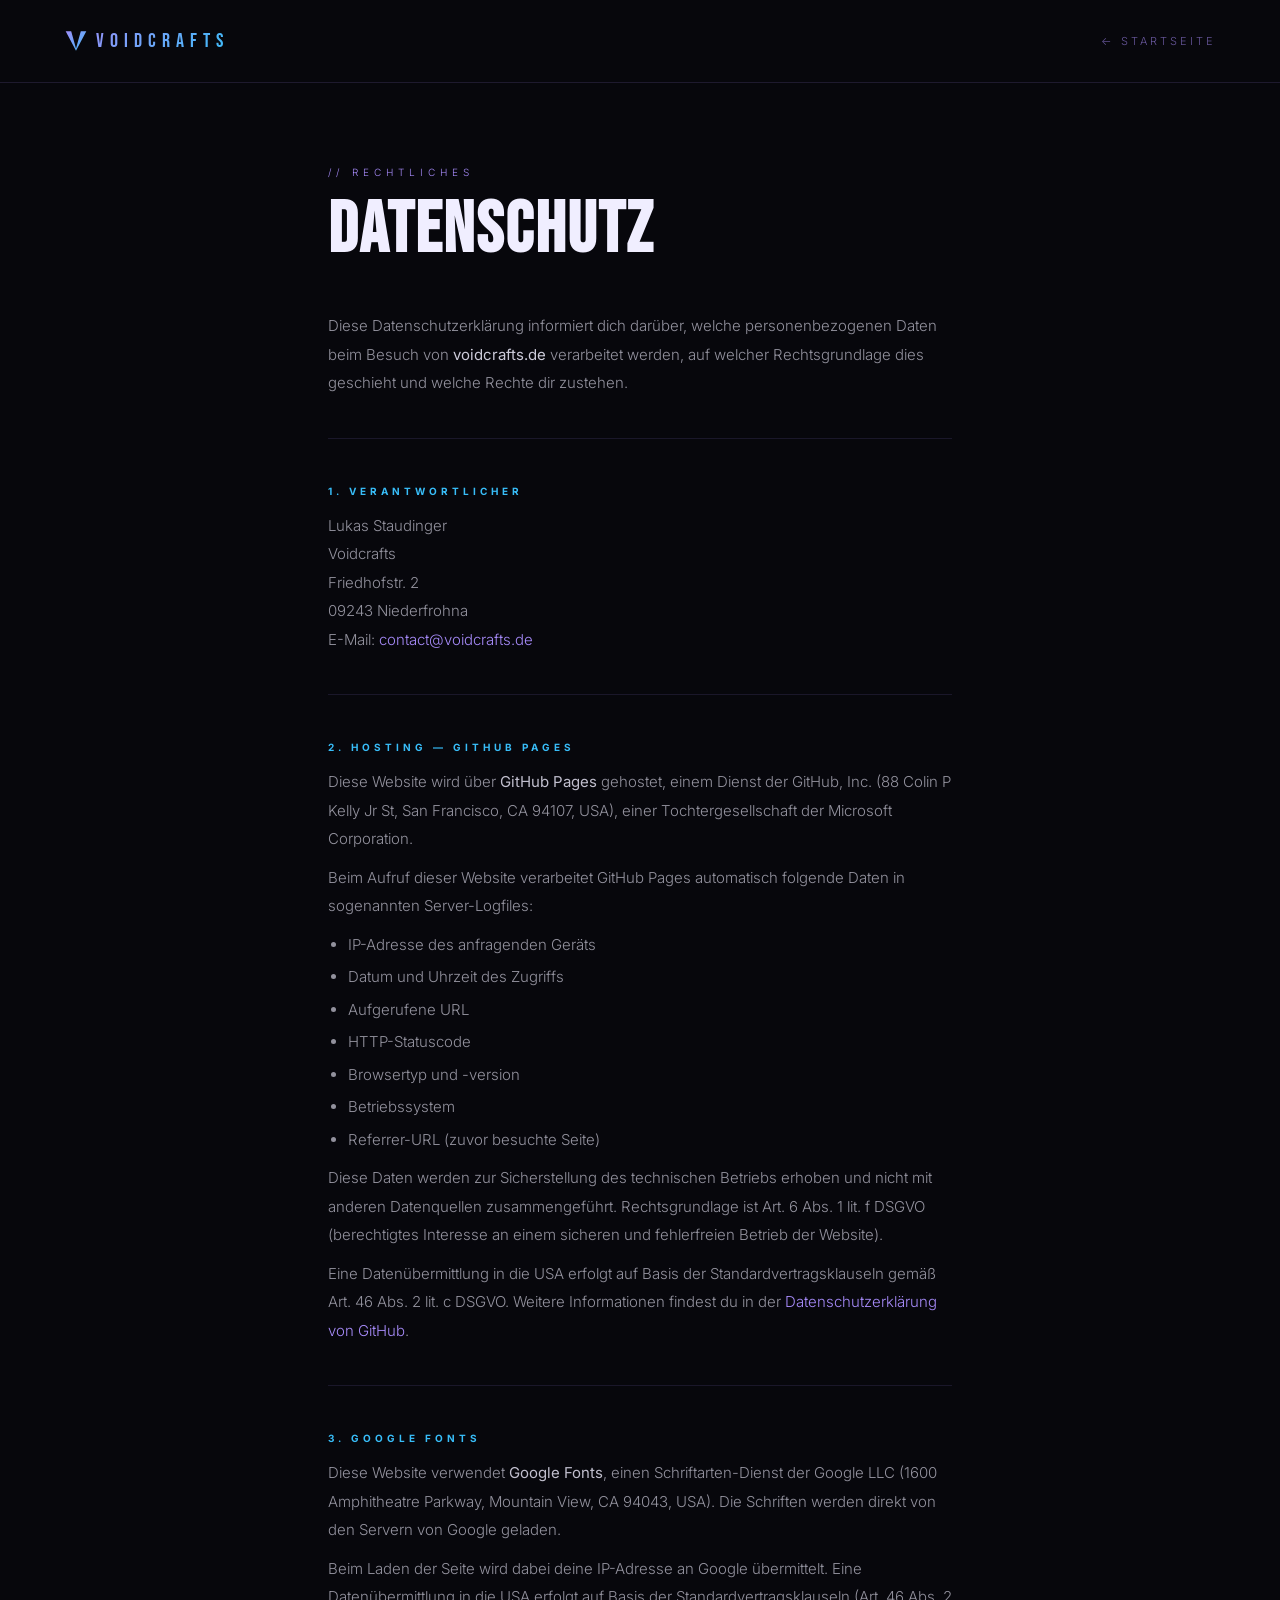
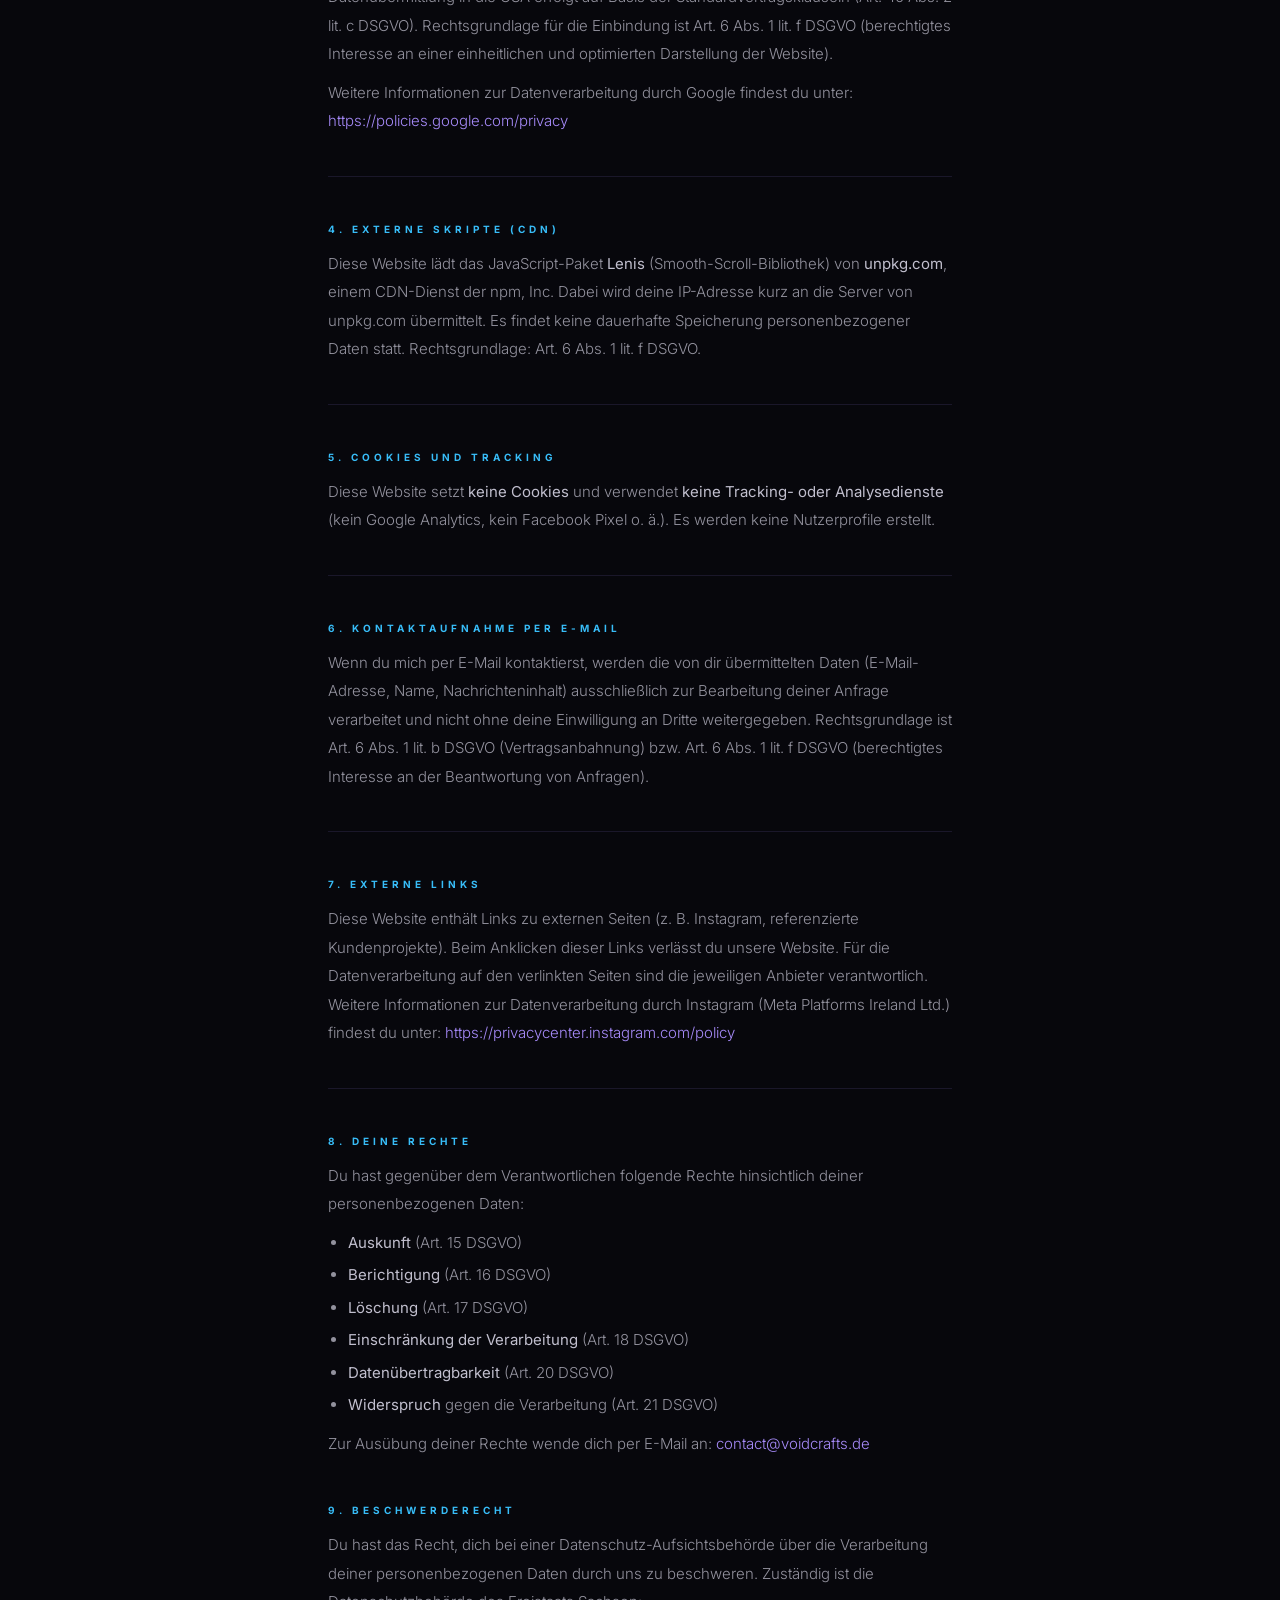
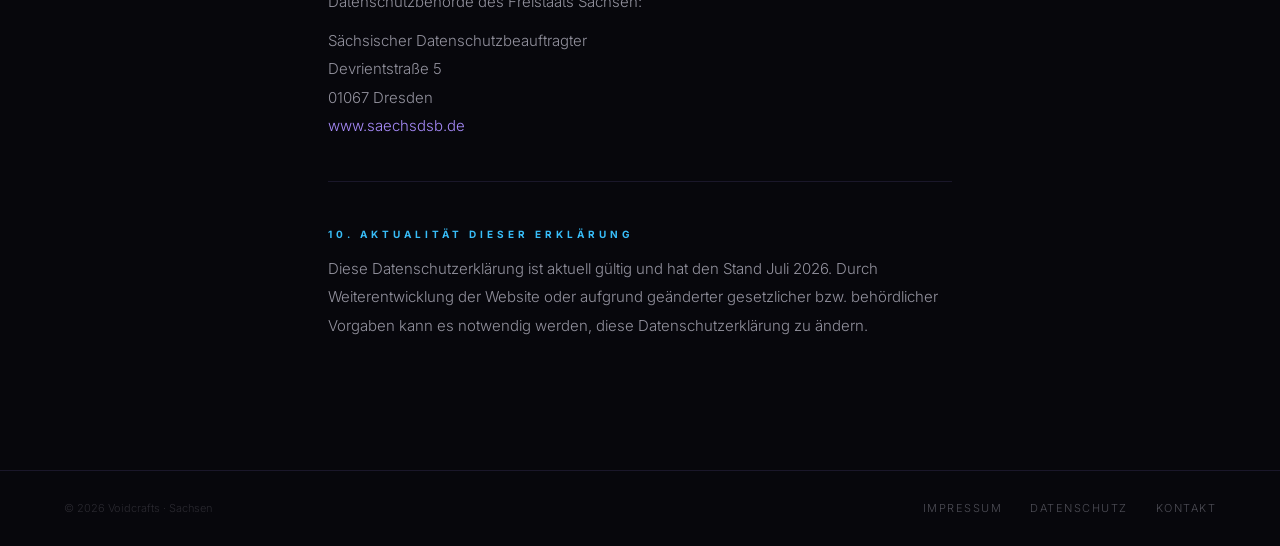
==== datenschutz/index.html @ 1ea1b860 "feat: Impressum, Datenschutz, Instagram im Footer" ====
<!DOCTYPE html>
<html lang="de">
<head>
  <meta charset="UTF-8">
  <meta name="viewport" content="width=device-width, initial-scale=1.0">
  <title>Datenschutzerklärung — Voidcrafts</title>
  <meta name="robots" content="noindex, follow">
  <link rel="preconnect" href="https://fonts.googleapis.com">
  <link rel="preconnect" href="https://fonts.gstatic.com" crossorigin>
  <link href="https://fonts.googleapis.com/css2?family=Bebas+Neue&family=Inter:wght@300;400&display=swap" rel="stylesheet">
  <style>
    *, *::before, *::after { box-sizing: border-box; margin: 0; padding: 0; }
    body { background: #07070c; color: #f0eeff; font-family: 'Inter', sans-serif; font-weight: 300; line-height: 1.7; }
    .top-nav { padding: 24px 64px; border-bottom: 1px solid rgba(167,139,250,0.14); display: flex; justify-content: space-between; align-items: center; }
    .nav-logo { font-family: 'Bebas Neue', sans-serif; font-size: 20px; letter-spacing: 6px; background: linear-gradient(135deg,#a78bfa,#38bdf8); -webkit-background-clip: text; -webkit-text-fill-color: transparent; background-clip: text; text-decoration: none; display: flex; align-items: center; gap: 8px; }
    .nav-back { color: rgba(167,139,250,0.6); text-decoration: none; font-size: 11px; letter-spacing: 3px; text-transform: uppercase; transition: color 0.2s; }
    .nav-back:hover { color: #a78bfa; }
    .wrap { max-width: 720px; margin: 0 auto; padding: 80px 48px 120px; }
    .page-label { font-size: 10px; letter-spacing: 5px; text-transform: uppercase; color: #a78bfa; margin-bottom: 16px; }
    h1 { font-family: 'Bebas Neue', sans-serif; font-size: 72px; letter-spacing: 2px; line-height: 0.92; color: #f0eeff; margin-bottom: 48px; }
    h2 { font-size: 10px; letter-spacing: 4px; text-transform: uppercase; color: #38bdf8; margin: 44px 0 12px; }
    h3 { font-size: 13px; font-weight: 400; color: rgba(240,238,255,0.85); margin: 24px 0 8px; letter-spacing: 0.5px; }
    p { color: rgba(240,238,255,0.6); font-size: 15px; line-height: 1.9; margin-bottom: 10px; }
    ul { color: rgba(240,238,255,0.6); font-size: 15px; line-height: 1.9; padding-left: 20px; margin-bottom: 10px; }
    li { margin-bottom: 4px; }
    a { color: #a78bfa; text-decoration: none; }
    a:hover { text-decoration: underline; }
    .divider { height: 1px; background: rgba(167,139,250,0.12); margin: 40px 0; }
    .info-box { border: 1px solid rgba(56,189,248,0.2); border-radius: 4px; padding: 16px 20px; margin: 16px 0; }
    .info-box p { font-size: 13px; color: rgba(240,238,255,0.5); margin: 0; }
    footer { border-top: 1px solid rgba(167,139,250,0.12); padding: 28px 64px; display: flex; justify-content: space-between; align-items: center; }
    .footer-links { display: flex; gap: 28px; }
    .footer-links a { font-size: 11px; color: rgba(240,238,255,0.3); text-transform: uppercase; letter-spacing: 1.5px; }
    .footer-links a:hover { color: rgba(240,238,255,0.6); text-decoration: none; }
    .footer-copy { font-size: 11px; color: rgba(240,238,255,0.15); }
    @media (max-width: 700px) {
      .top-nav { padding: 18px 20px; }
      .wrap { padding: 48px 20px 80px; }
      h1 { font-size: 52px; }
      footer { flex-direction: column; gap: 16px; padding: 24px 20px; text-align: center; }
    }
  </style>
</head>
<body>

<nav class="top-nav">
  <a href="/" class="nav-logo">
    <svg width="24" height="24" viewBox="0 0 200 200" fill="none" aria-hidden="true">
      <defs>
        <linearGradient id="lg" x1="0" y1="0" x2="200" y2="200" gradientUnits="userSpaceOnUse">
          <stop offset="0%" stop-color="#a78bfa"/>
          <stop offset="100%" stop-color="#38bdf8"/>
        </linearGradient>
      </defs>
      <polygon points="14,18 60,18 100,162 140,18 186,18 100,182" fill="url(#lg)"/>
    </svg>
    VOIDCRAFTS
  </a>
  <a href="/" class="nav-back">← Startseite</a>
</nav>

<div class="wrap">

  <p class="page-label">// Rechtliches</p>
  <h1>DATENSCHUTZ</h1>

  <p>Diese Datenschutzerklärung informiert dich darüber, welche personenbezogenen Daten beim Besuch von <strong style="color:rgba(240,238,255,0.85);font-weight:400;">voidcrafts.de</strong> verarbeitet werden, auf welcher Rechtsgrundlage dies geschieht und welche Rechte dir zustehen.</p>

  <div class="divider"></div>

  <h2>1. Verantwortlicher</h2>
  <p>
    Lukas Staudinger<br>
    Voidcrafts<br>
    Friedhofstr. 2<br>
    09243 Niederfrohna<br>
    E-Mail: <a href="mailto:contact@voidcrafts.de">contact@voidcrafts.de</a>
  </p>

  <div class="divider"></div>

  <h2>2. Hosting — GitHub Pages</h2>
  <p>Diese Website wird über <strong style="font-weight:400;color:rgba(240,238,255,0.8);">GitHub Pages</strong> gehostet, einem Dienst der GitHub, Inc. (88 Colin P Kelly Jr St, San Francisco, CA 94107, USA), einer Tochtergesellschaft der Microsoft Corporation.</p>
  <p>Beim Aufruf dieser Website verarbeitet GitHub Pages automatisch folgende Daten in sogenannten Server-Logfiles:</p>
  <ul>
    <li>IP-Adresse des anfragenden Geräts</li>
    <li>Datum und Uhrzeit des Zugriffs</li>
    <li>Aufgerufene URL</li>
    <li>HTTP-Statuscode</li>
    <li>Browsertyp und -version</li>
    <li>Betriebssystem</li>
    <li>Referrer-URL (zuvor besuchte Seite)</li>
  </ul>
  <p>Diese Daten werden zur Sicherstellung des technischen Betriebs erhoben und nicht mit anderen Datenquellen zusammengeführt. Rechtsgrundlage ist Art. 6 Abs. 1 lit. f DSGVO (berechtigtes Interesse an einem sicheren und fehlerfreien Betrieb der Website).</p>
  <p>Eine Datenübermittlung in die USA erfolgt auf Basis der Standardvertragsklauseln gemäß Art. 46 Abs. 2 lit. c DSGVO. Weitere Informationen findest du in der <a href="https://docs.github.com/de/site-policy/privacy-policies/github-privacy-statement" target="_blank" rel="noopener">Datenschutzerklärung von GitHub</a>.</p>

  <div class="divider"></div>

  <h2>3. Google Fonts</h2>
  <p>Diese Website verwendet <strong style="font-weight:400;color:rgba(240,238,255,0.8);">Google Fonts</strong>, einen Schriftarten-Dienst der Google LLC (1600 Amphitheatre Parkway, Mountain View, CA 94043, USA). Die Schriften werden direkt von den Servern von Google geladen.</p>
  <p>Beim Laden der Seite wird dabei deine IP-Adresse an Google übermittelt. Eine Datenübermittlung in die USA erfolgt auf Basis der Standardvertragsklauseln (Art. 46 Abs. 2 lit. c DSGVO). Rechtsgrundlage für die Einbindung ist Art. 6 Abs. 1 lit. f DSGVO (berechtigtes Interesse an einer einheitlichen und optimierten Darstellung der Website).</p>
  <p>Weitere Informationen zur Datenverarbeitung durch Google findest du unter: <a href="https://policies.google.com/privacy" target="_blank" rel="noopener">https://policies.google.com/privacy</a></p>

  <div class="divider"></div>

  <h2>4. Externe Skripte (CDN)</h2>
  <p>Diese Website lädt das JavaScript-Paket <strong style="font-weight:400;color:rgba(240,238,255,0.8);">Lenis</strong> (Smooth-Scroll-Bibliothek) von <strong style="font-weight:400;color:rgba(240,238,255,0.8);">unpkg.com</strong>, einem CDN-Dienst der npm, Inc. Dabei wird deine IP-Adresse kurz an die Server von unpkg.com übermittelt. Es findet keine dauerhafte Speicherung personenbezogener Daten statt. Rechtsgrundlage: Art. 6 Abs. 1 lit. f DSGVO.</p>

  <div class="divider"></div>

  <h2>5. Cookies und Tracking</h2>
  <p>Diese Website setzt <strong style="font-weight:400;color:rgba(240,238,255,0.8);">keine Cookies</strong> und verwendet <strong style="font-weight:400;color:rgba(240,238,255,0.8);">keine Tracking- oder Analysedienste</strong> (kein Google Analytics, kein Facebook Pixel o. ä.). Es werden keine Nutzerprofile erstellt.</p>

  <div class="divider"></div>

  <h2>6. Kontaktaufnahme per E-Mail</h2>
  <p>Wenn du mich per E-Mail kontaktierst, werden die von dir übermittelten Daten (E-Mail-Adresse, Name, Nachrichteninhalt) ausschließlich zur Bearbeitung deiner Anfrage verarbeitet und nicht ohne deine Einwilligung an Dritte weitergegeben. Rechtsgrundlage ist Art. 6 Abs. 1 lit. b DSGVO (Vertragsanbahnung) bzw. Art. 6 Abs. 1 lit. f DSGVO (berechtigtes Interesse an der Beantwortung von Anfragen).</p>

  <div class="divider"></div>

  <h2>7. Externe Links</h2>
  <p>Diese Website enthält Links zu externen Seiten (z. B. Instagram, referenzierte Kundenprojekte). Beim Anklicken dieser Links verlässt du unsere Website. Für die Datenverarbeitung auf den verlinkten Seiten sind die jeweiligen Anbieter verantwortlich. Weitere Informationen zur Datenverarbeitung durch Instagram (Meta Platforms Ireland Ltd.) findest du unter: <a href="https://privacycenter.instagram.com/policy" target="_blank" rel="noopener">https://privacycenter.instagram.com/policy</a></p>

  <div class="divider"></div>

  <h2>8. Deine Rechte</h2>
  <p>Du hast gegenüber dem Verantwortlichen folgende Rechte hinsichtlich deiner personenbezogenen Daten:</p>
  <ul>
    <li><strong style="font-weight:400;color:rgba(240,238,255,0.8);">Auskunft</strong> (Art. 15 DSGVO)</li>
    <li><strong style="font-weight:400;color:rgba(240,238,255,0.8);">Berichtigung</strong> (Art. 16 DSGVO)</li>
    <li><strong style="font-weight:400;color:rgba(240,238,255,0.8);">Löschung</strong> (Art. 17 DSGVO)</li>
    <li><strong style="font-weight:400;color:rgba(240,238,255,0.8);">Einschränkung der Verarbeitung</strong> (Art. 18 DSGVO)</li>
    <li><strong style="font-weight:400;color:rgba(240,238,255,0.8);">Datenübertragbarkeit</strong> (Art. 20 DSGVO)</li>
    <li><strong style="font-weight:400;color:rgba(240,238,255,0.8);">Widerspruch</strong> gegen die Verarbeitung (Art. 21 DSGVO)</li>
  </ul>
  <p>Zur Ausübung deiner Rechte wende dich per E-Mail an: <a href="mailto:contact@voidcrafts.de">contact@voidcrafts.de</a></p>

  <h2>9. Beschwerderecht</h2>
  <p>Du hast das Recht, dich bei einer Datenschutz-Aufsichtsbehörde über die Verarbeitung deiner personenbezogenen Daten durch uns zu beschweren. Zuständig ist die Datenschutzbehörde des Freistaats Sachsen:</p>
  <p>
    Sächsischer Datenschutzbeauftragter<br>
    Devrientstraße 5<br>
    01067 Dresden<br>
    <a href="https://www.saechsdsb.de" target="_blank" rel="noopener">www.saechsdsb.de</a>
  </p>

  <div class="divider"></div>

  <h2>10. Aktualität dieser Erklärung</h2>
  <p>Diese Datenschutzerklärung ist aktuell gültig und hat den Stand Juli 2026. Durch Weiterentwicklung der Website oder aufgrund geänderter gesetzlicher bzw. behördlicher Vorgaben kann es notwendig werden, diese Datenschutzerklärung zu ändern.</p>

</div>

<footer>
  <span class="footer-copy">© 2026 Voidcrafts · Sachsen</span>
  <div class="footer-links">
    <a href="/impressum">Impressum</a>
    <a href="/datenschutz">Datenschutz</a>
    <a href="mailto:contact@voidcrafts.de">Kontakt</a>
  </div>
</footer>

</body>
</html>
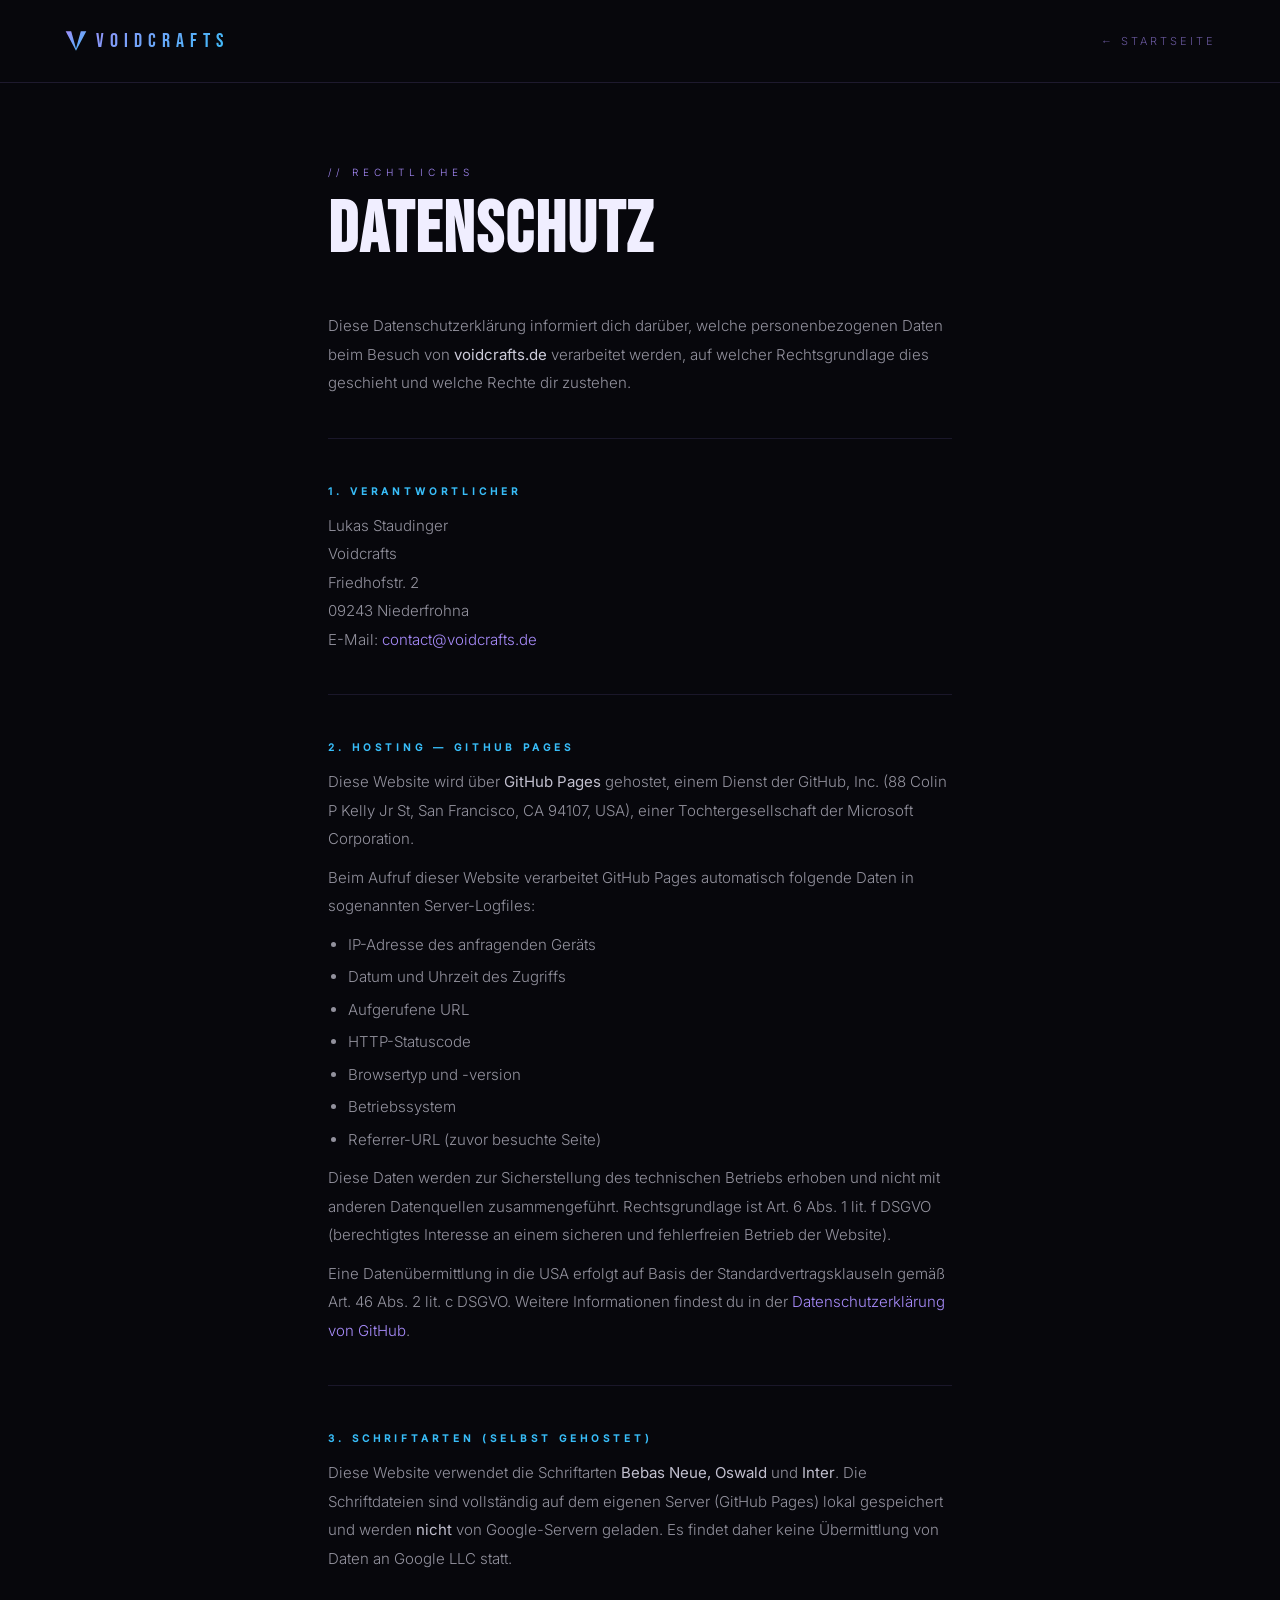
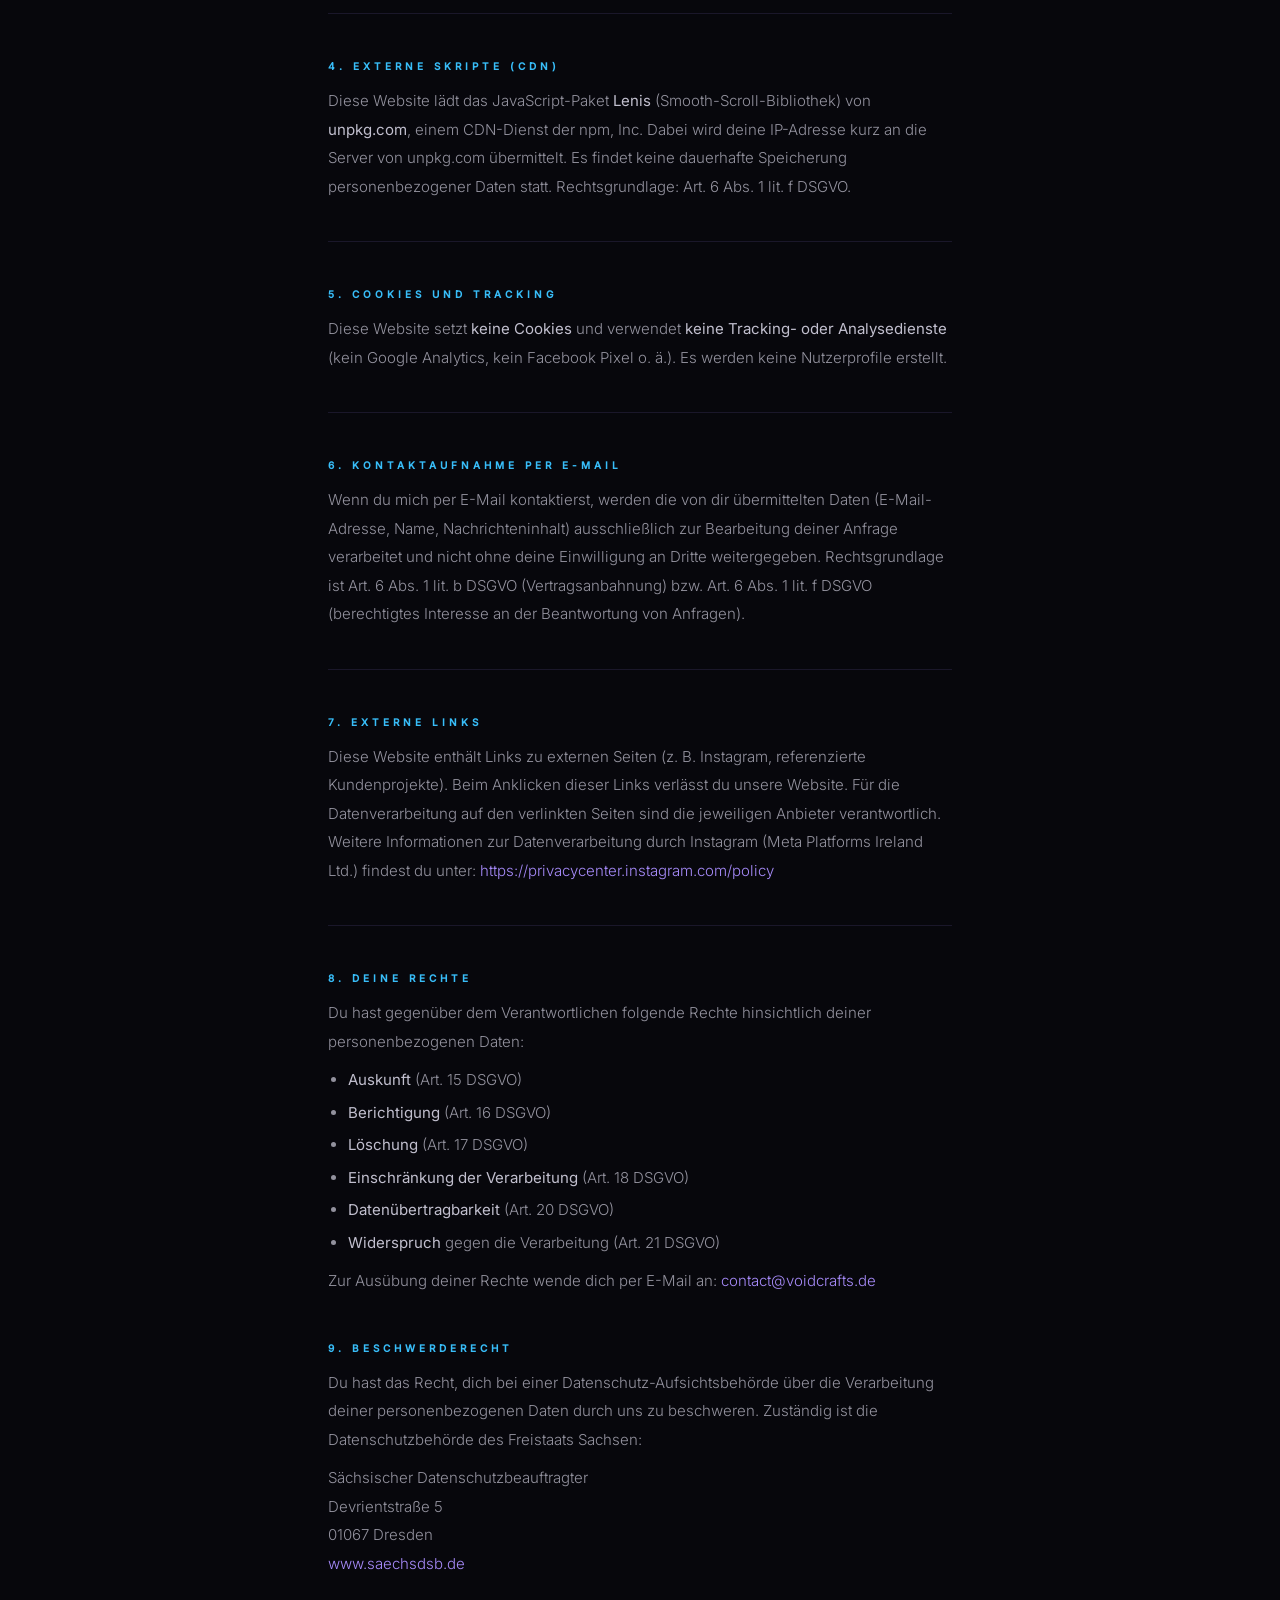
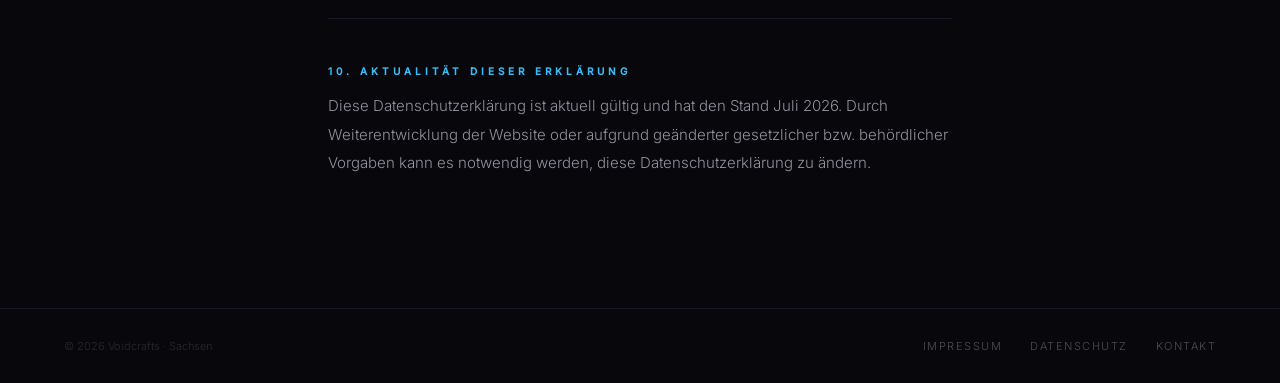
==== commit b3f36445: "feat: Fonts selbst gehostet, Cookie-Banner, Datenschutz aktualisiert" ====
--- a/datenschutz/index.html
+++ b/datenschutz/index.html
@@ -5,9 +5,7 @@
   <meta name="viewport" content="width=device-width, initial-scale=1.0">
   <title>Datenschutzerklärung — Voidcrafts</title>
   <meta name="robots" content="noindex, follow">
-  <link rel="preconnect" href="https://fonts.googleapis.com">
-  <link rel="preconnect" href="https://fonts.gstatic.com" crossorigin>
-  <link href="https://fonts.googleapis.com/css2?family=Bebas+Neue&family=Inter:wght@300;400&display=swap" rel="stylesheet">
+  <link rel="stylesheet" href="/css/fonts.css">
   <style>
     *, *::before, *::after { box-sizing: border-box; margin: 0; padding: 0; }
     body { background: #07070c; color: #f0eeff; font-family: 'Inter', sans-serif; font-weight: 300; line-height: 1.7; }
@@ -96,10 +94,8 @@
 
   <div class="divider"></div>
 
-  <h2>3. Google Fonts</h2>
-  <p>Diese Website verwendet <strong style="font-weight:400;color:rgba(240,238,255,0.8);">Google Fonts</strong>, einen Schriftarten-Dienst der Google LLC (1600 Amphitheatre Parkway, Mountain View, CA 94043, USA). Die Schriften werden direkt von den Servern von Google geladen.</p>
-  <p>Beim Laden der Seite wird dabei deine IP-Adresse an Google übermittelt. Eine Datenübermittlung in die USA erfolgt auf Basis der Standardvertragsklauseln (Art. 46 Abs. 2 lit. c DSGVO). Rechtsgrundlage für die Einbindung ist Art. 6 Abs. 1 lit. f DSGVO (berechtigtes Interesse an einer einheitlichen und optimierten Darstellung der Website).</p>
-  <p>Weitere Informationen zur Datenverarbeitung durch Google findest du unter: <a href="https://policies.google.com/privacy" target="_blank" rel="noopener">https://policies.google.com/privacy</a></p>
+  <h2>3. Schriftarten (selbst gehostet)</h2>
+  <p>Diese Website verwendet die Schriftarten <strong style="font-weight:400;color:rgba(240,238,255,0.8);">Bebas Neue, Oswald</strong> und <strong style="font-weight:400;color:rgba(240,238,255,0.8);">Inter</strong>. Die Schriftdateien sind vollständig auf dem eigenen Server (GitHub Pages) lokal gespeichert und werden <strong style="font-weight:400;color:rgba(240,238,255,0.8);">nicht</strong> von Google-Servern geladen. Es findet daher keine Übermittlung von Daten an Google LLC statt.</p>
 
   <div class="divider"></div>
 
--- a/css/fonts.css
+++ b/css/fonts.css
@@ -0,0 +1,501 @@
+/* Self-hosted fonts — no Google CDN */
+
+/* latin-ext */
+@font-face {
+  font-family: 'Bebas Neue';
+  font-style: normal;
+  font-weight: 400;
+  font-display: swap;
+  src: url(../assets/fonts/font_089e175e.woff2) format('woff2');
+  unicode-range: U+0100-02BA, U+02BD-02C5, U+02C7-02CC, U+02CE-02D7, U+02DD-02FF, U+0304, U+0308, U+0329, U+1D00-1DBF, U+1E00-1E9F, U+1EF2-1EFF, U+2020, U+20A0-20AB, U+20AD-20C0, U+2113, U+2C60-2C7F, U+A720-A7FF;
+}
+
+/* latin */
+@font-face {
+  font-family: 'Bebas Neue';
+  font-style: normal;
+  font-weight: 400;
+  font-display: swap;
+  src: url(../assets/fonts/font_5853435d.woff2) format('woff2');
+  unicode-range: U+0000-00FF, U+0131, U+0152-0153, U+02BB-02BC, U+02C6, U+02DA, U+02DC, U+0304, U+0308, U+0329, U+2000-206F, U+20AC, U+2122, U+2191, U+2193, U+2212, U+2215, U+FEFF, U+FFFD;
+}
+
+/* cyrillic-ext */
+@font-face {
+  font-family: 'Inter';
+  font-style: italic;
+  font-weight: 300;
+  font-display: swap;
+  src: url(../assets/fonts/font_76748121.woff2) format('woff2');
+  unicode-range: U+0460-052F, U+1C80-1C8A, U+20B4, U+2DE0-2DFF, U+A640-A69F, U+FE2E-FE2F;
+}
+
+/* cyrillic */
+@font-face {
+  font-family: 'Inter';
+  font-style: italic;
+  font-weight: 300;
+  font-display: swap;
+  src: url(../assets/fonts/font_aa53a260.woff2) format('woff2');
+  unicode-range: U+0301, U+0400-045F, U+0490-0491, U+04B0-04B1, U+2116;
+}
+
+/* greek-ext */
+@font-face {
+  font-family: 'Inter';
+  font-style: italic;
+  font-weight: 300;
+  font-display: swap;
+  src: url(../assets/fonts/font_4a3b6ebf.woff2) format('woff2');
+  unicode-range: U+1F00-1FFF;
+}
+
+/* greek */
+@font-face {
+  font-family: 'Inter';
+  font-style: italic;
+  font-weight: 300;
+  font-display: swap;
+  src: url(../assets/fonts/font_e2bd0c05.woff2) format('woff2');
+  unicode-range: U+0370-0377, U+037A-037F, U+0384-038A, U+038C, U+038E-03A1, U+03A3-03FF;
+}
+
+/* vietnamese */
+@font-face {
+  font-family: 'Inter';
+  font-style: italic;
+  font-weight: 300;
+  font-display: swap;
+  src: url(../assets/fonts/font_09e60e43.woff2) format('woff2');
+  unicode-range: U+0102-0103, U+0110-0111, U+0128-0129, U+0168-0169, U+01A0-01A1, U+01AF-01B0, U+0300-0301, U+0303-0304, U+0308-0309, U+0323, U+0329, U+1EA0-1EF9, U+20AB;
+}
+
+/* latin-ext */
+@font-face {
+  font-family: 'Inter';
+  font-style: italic;
+  font-weight: 300;
+  font-display: swap;
+  src: url(../assets/fonts/font_bd729307.woff2) format('woff2');
+  unicode-range: U+0100-02BA, U+02BD-02C5, U+02C7-02CC, U+02CE-02D7, U+02DD-02FF, U+0304, U+0308, U+0329, U+1D00-1DBF, U+1E00-1E9F, U+1EF2-1EFF, U+2020, U+20A0-20AB, U+20AD-20C0, U+2113, U+2C60-2C7F, U+A720-A7FF;
+}
+
+/* latin */
+@font-face {
+  font-family: 'Inter';
+  font-style: italic;
+  font-weight: 300;
+  font-display: swap;
+  src: url(../assets/fonts/font_ccbf01f5.woff2) format('woff2');
+  unicode-range: U+0000-00FF, U+0131, U+0152-0153, U+02BB-02BC, U+02C6, U+02DA, U+02DC, U+0304, U+0308, U+0329, U+2000-206F, U+20AC, U+2122, U+2191, U+2193, U+2212, U+2215, U+FEFF, U+FFFD;
+}
+
+/* cyrillic-ext */
+@font-face {
+  font-family: 'Inter';
+  font-style: normal;
+  font-weight: 300;
+  font-display: swap;
+  src: url(../assets/fonts/font_251d36f2.woff2) format('woff2');
+  unicode-range: U+0460-052F, U+1C80-1C8A, U+20B4, U+2DE0-2DFF, U+A640-A69F, U+FE2E-FE2F;
+}
+
+/* cyrillic */
+@font-face {
+  font-family: 'Inter';
+  font-style: normal;
+  font-weight: 300;
+  font-display: swap;
+  src: url(../assets/fonts/font_de93fdc8.woff2) format('woff2');
+  unicode-range: U+0301, U+0400-045F, U+0490-0491, U+04B0-04B1, U+2116;
+}
+
+/* greek-ext */
+@font-face {
+  font-family: 'Inter';
+  font-style: normal;
+  font-weight: 300;
+  font-display: swap;
+  src: url(../assets/fonts/font_318d4ba5.woff2) format('woff2');
+  unicode-range: U+1F00-1FFF;
+}
+
+/* greek */
+@font-face {
+  font-family: 'Inter';
+  font-style: normal;
+  font-weight: 300;
+  font-display: swap;
+  src: url(../assets/fonts/font_8c7f6aea.woff2) format('woff2');
+  unicode-range: U+0370-0377, U+037A-037F, U+0384-038A, U+038C, U+038E-03A1, U+03A3-03FF;
+}
+
+/* vietnamese */
+@font-face {
+  font-family: 'Inter';
+  font-style: normal;
+  font-weight: 300;
+  font-display: swap;
+  src: url(../assets/fonts/font_9df17551.woff2) format('woff2');
+  unicode-range: U+0102-0103, U+0110-0111, U+0128-0129, U+0168-0169, U+01A0-01A1, U+01AF-01B0, U+0300-0301, U+0303-0304, U+0308-0309, U+0323, U+0329, U+1EA0-1EF9, U+20AB;
+}
+
+/* latin-ext */
+@font-face {
+  font-family: 'Inter';
+  font-style: normal;
+  font-weight: 300;
+  font-display: swap;
+  src: url(../assets/fonts/font_1ad231aa.woff2) format('woff2');
+  unicode-range: U+0100-02BA, U+02BD-02C5, U+02C7-02CC, U+02CE-02D7, U+02DD-02FF, U+0304, U+0308, U+0329, U+1D00-1DBF, U+1E00-1E9F, U+1EF2-1EFF, U+2020, U+20A0-20AB, U+20AD-20C0, U+2113, U+2C60-2C7F, U+A720-A7FF;
+}
+
+/* latin */
+@font-face {
+  font-family: 'Inter';
+  font-style: normal;
+  font-weight: 300;
+  font-display: swap;
+  src: url(../assets/fonts/font_260c81a4.woff2) format('woff2');
+  unicode-range: U+0000-00FF, U+0131, U+0152-0153, U+02BB-02BC, U+02C6, U+02DA, U+02DC, U+0304, U+0308, U+0329, U+2000-206F, U+20AC, U+2122, U+2191, U+2193, U+2212, U+2215, U+FEFF, U+FFFD;
+}
+
+/* cyrillic-ext */
+@font-face {
+  font-family: 'Inter';
+  font-style: normal;
+  font-weight: 400;
+  font-display: swap;
+  src: url(../assets/fonts/font_251d36f2.woff2) format('woff2');
+  unicode-range: U+0460-052F, U+1C80-1C8A, U+20B4, U+2DE0-2DFF, U+A640-A69F, U+FE2E-FE2F;
+}
+
+/* cyrillic */
+@font-face {
+  font-family: 'Inter';
+  font-style: normal;
+  font-weight: 400;
+  font-display: swap;
+  src: url(../assets/fonts/font_de93fdc8.woff2) format('woff2');
+  unicode-range: U+0301, U+0400-045F, U+0490-0491, U+04B0-04B1, U+2116;
+}
+
+/* greek-ext */
+@font-face {
+  font-family: 'Inter';
+  font-style: normal;
+  font-weight: 400;
+  font-display: swap;
+  src: url(../assets/fonts/font_318d4ba5.woff2) format('woff2');
+  unicode-range: U+1F00-1FFF;
+}
+
+/* greek */
+@font-face {
+  font-family: 'Inter';
+  font-style: normal;
+  font-weight: 400;
+  font-display: swap;
+  src: url(../assets/fonts/font_8c7f6aea.woff2) format('woff2');
+  unicode-range: U+0370-0377, U+037A-037F, U+0384-038A, U+038C, U+038E-03A1, U+03A3-03FF;
+}
+
+/* vietnamese */
+@font-face {
+  font-family: 'Inter';
+  font-style: normal;
+  font-weight: 400;
+  font-display: swap;
+  src: url(../assets/fonts/font_9df17551.woff2) format('woff2');
+  unicode-range: U+0102-0103, U+0110-0111, U+0128-0129, U+0168-0169, U+01A0-01A1, U+01AF-01B0, U+0300-0301, U+0303-0304, U+0308-0309, U+0323, U+0329, U+1EA0-1EF9, U+20AB;
+}
+
+/* latin-ext */
+@font-face {
+  font-family: 'Inter';
+  font-style: normal;
+  font-weight: 400;
+  font-display: swap;
+  src: url(../assets/fonts/font_1ad231aa.woff2) format('woff2');
+  unicode-range: U+0100-02BA, U+02BD-02C5, U+02C7-02CC, U+02CE-02D7, U+02DD-02FF, U+0304, U+0308, U+0329, U+1D00-1DBF, U+1E00-1E9F, U+1EF2-1EFF, U+2020, U+20A0-20AB, U+20AD-20C0, U+2113, U+2C60-2C7F, U+A720-A7FF;
+}
+
+/* latin */
+@font-face {
+  font-family: 'Inter';
+  font-style: normal;
+  font-weight: 400;
+  font-display: swap;
+  src: url(../assets/fonts/font_260c81a4.woff2) format('woff2');
+  unicode-range: U+0000-00FF, U+0131, U+0152-0153, U+02BB-02BC, U+02C6, U+02DA, U+02DC, U+0304, U+0308, U+0329, U+2000-206F, U+20AC, U+2122, U+2191, U+2193, U+2212, U+2215, U+FEFF, U+FFFD;
+}
+
+/* cyrillic-ext */
+@font-face {
+  font-family: 'Inter';
+  font-style: normal;
+  font-weight: 500;
+  font-display: swap;
+  src: url(../assets/fonts/font_251d36f2.woff2) format('woff2');
+  unicode-range: U+0460-052F, U+1C80-1C8A, U+20B4, U+2DE0-2DFF, U+A640-A69F, U+FE2E-FE2F;
+}
+
+/* cyrillic */
+@font-face {
+  font-family: 'Inter';
+  font-style: normal;
+  font-weight: 500;
+  font-display: swap;
+  src: url(../assets/fonts/font_de93fdc8.woff2) format('woff2');
+  unicode-range: U+0301, U+0400-045F, U+0490-0491, U+04B0-04B1, U+2116;
+}
+
+/* greek-ext */
+@font-face {
+  font-family: 'Inter';
+  font-style: normal;
+  font-weight: 500;
+  font-display: swap;
+  src: url(../assets/fonts/font_318d4ba5.woff2) format('woff2');
+  unicode-range: U+1F00-1FFF;
+}
+
+/* greek */
+@font-face {
+  font-family: 'Inter';
+  font-style: normal;
+  font-weight: 500;
+  font-display: swap;
+  src: url(../assets/fonts/font_8c7f6aea.woff2) format('woff2');
+  unicode-range: U+0370-0377, U+037A-037F, U+0384-038A, U+038C, U+038E-03A1, U+03A3-03FF;
+}
+
+/* vietnamese */
+@font-face {
+  font-family: 'Inter';
+  font-style: normal;
+  font-weight: 500;
+  font-display: swap;
+  src: url(../assets/fonts/font_9df17551.woff2) format('woff2');
+  unicode-range: U+0102-0103, U+0110-0111, U+0128-0129, U+0168-0169, U+01A0-01A1, U+01AF-01B0, U+0300-0301, U+0303-0304, U+0308-0309, U+0323, U+0329, U+1EA0-1EF9, U+20AB;
+}
+
+/* latin-ext */
+@font-face {
+  font-family: 'Inter';
+  font-style: normal;
+  font-weight: 500;
+  font-display: swap;
+  src: url(../assets/fonts/font_1ad231aa.woff2) format('woff2');
+  unicode-range: U+0100-02BA, U+02BD-02C5, U+02C7-02CC, U+02CE-02D7, U+02DD-02FF, U+0304, U+0308, U+0329, U+1D00-1DBF, U+1E00-1E9F, U+1EF2-1EFF, U+2020, U+20A0-20AB, U+20AD-20C0, U+2113, U+2C60-2C7F, U+A720-A7FF;
+}
+
+/* latin */
+@font-face {
+  font-family: 'Inter';
+  font-style: normal;
+  font-weight: 500;
+  font-display: swap;
+  src: url(../assets/fonts/font_260c81a4.woff2) format('woff2');
+  unicode-range: U+0000-00FF, U+0131, U+0152-0153, U+02BB-02BC, U+02C6, U+02DA, U+02DC, U+0304, U+0308, U+0329, U+2000-206F, U+20AC, U+2122, U+2191, U+2193, U+2212, U+2215, U+FEFF, U+FFFD;
+}
+
+/* cyrillic-ext */
+@font-face {
+  font-family: 'Oswald';
+  font-style: normal;
+  font-weight: 200;
+  font-display: swap;
+  src: url(../assets/fonts/font_df7efefb.woff2) format('woff2');
+  unicode-range: U+0460-052F, U+1C80-1C8A, U+20B4, U+2DE0-2DFF, U+A640-A69F, U+FE2E-FE2F;
+}
+
+/* cyrillic */
+@font-face {
+  font-family: 'Oswald';
+  font-style: normal;
+  font-weight: 200;
+  font-display: swap;
+  src: url(../assets/fonts/font_cc1b6b81.woff2) format('woff2');
+  unicode-range: U+0301, U+0400-045F, U+0490-0491, U+04B0-04B1, U+2116;
+}
+
+/* vietnamese */
+@font-face {
+  font-family: 'Oswald';
+  font-style: normal;
+  font-weight: 200;
+  font-display: swap;
+  src: url(../assets/fonts/font_e86c51f5.woff2) format('woff2');
+  unicode-range: U+0102-0103, U+0110-0111, U+0128-0129, U+0168-0169, U+01A0-01A1, U+01AF-01B0, U+0300-0301, U+0303-0304, U+0308-0309, U+0323, U+0329, U+1EA0-1EF9, U+20AB;
+}
+
+/* latin-ext */
+@font-face {
+  font-family: 'Oswald';
+  font-style: normal;
+  font-weight: 200;
+  font-display: swap;
+  src: url(../assets/fonts/font_192877db.woff2) format('woff2');
+  unicode-range: U+0100-02BA, U+02BD-02C5, U+02C7-02CC, U+02CE-02D7, U+02DD-02FF, U+0304, U+0308, U+0329, U+1D00-1DBF, U+1E00-1E9F, U+1EF2-1EFF, U+2020, U+20A0-20AB, U+20AD-20C0, U+2113, U+2C60-2C7F, U+A720-A7FF;
+}
+
+/* latin */
+@font-face {
+  font-family: 'Oswald';
+  font-style: normal;
+  font-weight: 200;
+  font-display: swap;
+  src: url(../assets/fonts/font_22c3b00d.woff2) format('woff2');
+  unicode-range: U+0000-00FF, U+0131, U+0152-0153, U+02BB-02BC, U+02C6, U+02DA, U+02DC, U+0304, U+0308, U+0329, U+2000-206F, U+20AC, U+2122, U+2191, U+2193, U+2212, U+2215, U+FEFF, U+FFFD;
+}
+
+/* cyrillic-ext */
+@font-face {
+  font-family: 'Oswald';
+  font-style: normal;
+  font-weight: 300;
+  font-display: swap;
+  src: url(../assets/fonts/font_df7efefb.woff2) format('woff2');
+  unicode-range: U+0460-052F, U+1C80-1C8A, U+20B4, U+2DE0-2DFF, U+A640-A69F, U+FE2E-FE2F;
+}
+
+/* cyrillic */
+@font-face {
+  font-family: 'Oswald';
+  font-style: normal;
+  font-weight: 300;
+  font-display: swap;
+  src: url(../assets/fonts/font_cc1b6b81.woff2) format('woff2');
+  unicode-range: U+0301, U+0400-045F, U+0490-0491, U+04B0-04B1, U+2116;
+}
+
+/* vietnamese */
+@font-face {
+  font-family: 'Oswald';
+  font-style: normal;
+  font-weight: 300;
+  font-display: swap;
+  src: url(../assets/fonts/font_e86c51f5.woff2) format('woff2');
+  unicode-range: U+0102-0103, U+0110-0111, U+0128-0129, U+0168-0169, U+01A0-01A1, U+01AF-01B0, U+0300-0301, U+0303-0304, U+0308-0309, U+0323, U+0329, U+1EA0-1EF9, U+20AB;
+}
+
+/* latin-ext */
+@font-face {
+  font-family: 'Oswald';
+  font-style: normal;
+  font-weight: 300;
+  font-display: swap;
+  src: url(../assets/fonts/font_192877db.woff2) format('woff2');
+  unicode-range: U+0100-02BA, U+02BD-02C5, U+02C7-02CC, U+02CE-02D7, U+02DD-02FF, U+0304, U+0308, U+0329, U+1D00-1DBF, U+1E00-1E9F, U+1EF2-1EFF, U+2020, U+20A0-20AB, U+20AD-20C0, U+2113, U+2C60-2C7F, U+A720-A7FF;
+}
+
+/* latin */
+@font-face {
+  font-family: 'Oswald';
+  font-style: normal;
+  font-weight: 300;
+  font-display: swap;
+  src: url(../assets/fonts/font_22c3b00d.woff2) format('woff2');
+  unicode-range: U+0000-00FF, U+0131, U+0152-0153, U+02BB-02BC, U+02C6, U+02DA, U+02DC, U+0304, U+0308, U+0329, U+2000-206F, U+20AC, U+2122, U+2191, U+2193, U+2212, U+2215, U+FEFF, U+FFFD;
+}
+
+/* cyrillic-ext */
+@font-face {
+  font-family: 'Oswald';
+  font-style: normal;
+  font-weight: 400;
+  font-display: swap;
+  src: url(../assets/fonts/font_df7efefb.woff2) format('woff2');
+  unicode-range: U+0460-052F, U+1C80-1C8A, U+20B4, U+2DE0-2DFF, U+A640-A69F, U+FE2E-FE2F;
+}
+
+/* cyrillic */
+@font-face {
+  font-family: 'Oswald';
+  font-style: normal;
+  font-weight: 400;
+  font-display: swap;
+  src: url(../assets/fonts/font_cc1b6b81.woff2) format('woff2');
+  unicode-range: U+0301, U+0400-045F, U+0490-0491, U+04B0-04B1, U+2116;
+}
+
+/* vietnamese */
+@font-face {
+  font-family: 'Oswald';
+  font-style: normal;
+  font-weight: 400;
+  font-display: swap;
+  src: url(../assets/fonts/font_e86c51f5.woff2) format('woff2');
+  unicode-range: U+0102-0103, U+0110-0111, U+0128-0129, U+0168-0169, U+01A0-01A1, U+01AF-01B0, U+0300-0301, U+0303-0304, U+0308-0309, U+0323, U+0329, U+1EA0-1EF9, U+20AB;
+}
+
+/* latin-ext */
+@font-face {
+  font-family: 'Oswald';
+  font-style: normal;
+  font-weight: 400;
+  font-display: swap;
+  src: url(../assets/fonts/font_192877db.woff2) format('woff2');
+  unicode-range: U+0100-02BA, U+02BD-02C5, U+02C7-02CC, U+02CE-02D7, U+02DD-02FF, U+0304, U+0308, U+0329, U+1D00-1DBF, U+1E00-1E9F, U+1EF2-1EFF, U+2020, U+20A0-20AB, U+20AD-20C0, U+2113, U+2C60-2C7F, U+A720-A7FF;
+}
+
+/* latin */
+@font-face {
+  font-family: 'Oswald';
+  font-style: normal;
+  font-weight: 400;
+  font-display: swap;
+  src: url(../assets/fonts/font_22c3b00d.woff2) format('woff2');
+  unicode-range: U+0000-00FF, U+0131, U+0152-0153, U+02BB-02BC, U+02C6, U+02DA, U+02DC, U+0304, U+0308, U+0329, U+2000-206F, U+20AC, U+2122, U+2191, U+2193, U+2212, U+2215, U+FEFF, U+FFFD;
+}
+
+/* cyrillic-ext */
+@font-face {
+  font-family: 'Oswald';
+  font-style: normal;
+  font-weight: 500;
+  font-display: swap;
+  src: url(../assets/fonts/font_df7efefb.woff2) format('woff2');
+  unicode-range: U+0460-052F, U+1C80-1C8A, U+20B4, U+2DE0-2DFF, U+A640-A69F, U+FE2E-FE2F;
+}
+
+/* cyrillic */
+@font-face {
+  font-family: 'Oswald';
+  font-style: normal;
+  font-weight: 500;
+  font-display: swap;
+  src: url(../assets/fonts/font_cc1b6b81.woff2) format('woff2');
+  unicode-range: U+0301, U+0400-045F, U+0490-0491, U+04B0-04B1, U+2116;
+}
+
+/* vietnamese */
+@font-face {
+  font-family: 'Oswald';
+  font-style: normal;
+  font-weight: 500;
+  font-display: swap;
+  src: url(../assets/fonts/font_e86c51f5.woff2) format('woff2');
+  unicode-range: U+0102-0103, U+0110-0111, U+0128-0129, U+0168-0169, U+01A0-01A1, U+01AF-01B0, U+0300-0301, U+0303-0304, U+0308-0309, U+0323, U+0329, U+1EA0-1EF9, U+20AB;
+}
+
+/* latin-ext */
+@font-face {
+  font-family: 'Oswald';
+  font-style: normal;
+  font-weight: 500;
+  font-display: swap;
+  src: url(../assets/fonts/font_192877db.woff2) format('woff2');
+  unicode-range: U+0100-02BA, U+02BD-02C5, U+02C7-02CC, U+02CE-02D7, U+02DD-02FF, U+0304, U+0308, U+0329, U+1D00-1DBF, U+1E00-1E9F, U+1EF2-1EFF, U+2020, U+20A0-20AB, U+20AD-20C0, U+2113, U+2C60-2C7F, U+A720-A7FF;
+}
+
+/* latin */
+@font-face {
+  font-family: 'Oswald';
+  font-style: normal;
+  font-weight: 500;
+  font-display: swap;
+  src: url(../assets/fonts/font_22c3b00d.woff2) format('woff2');
+  unicode-range: U+0000-00FF, U+0131, U+0152-0153, U+02BB-02BC, U+02C6, U+02DA, U+02DC, U+0304, U+0308, U+0329, U+2000-206F, U+20AC, U+2122, U+2191, U+2193, U+2212, U+2215, U+FEFF, U+FFFD;
+}
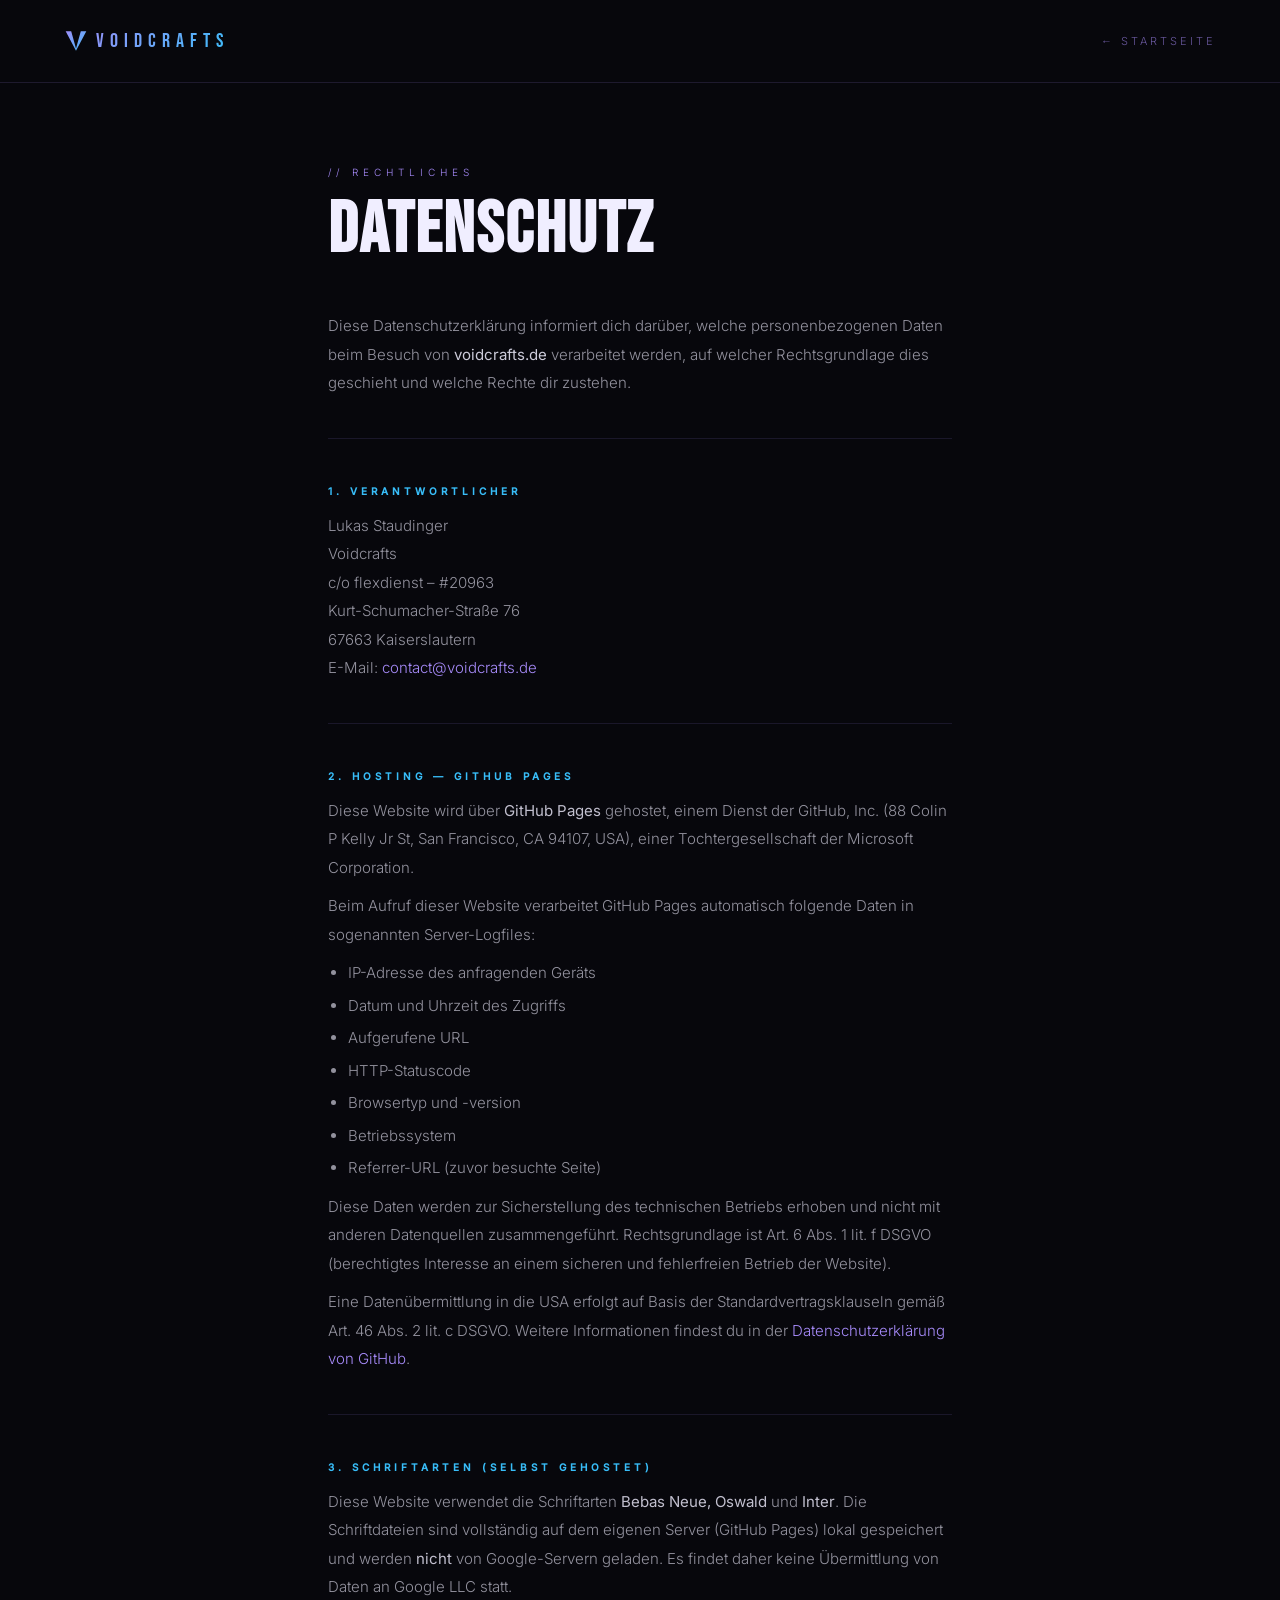
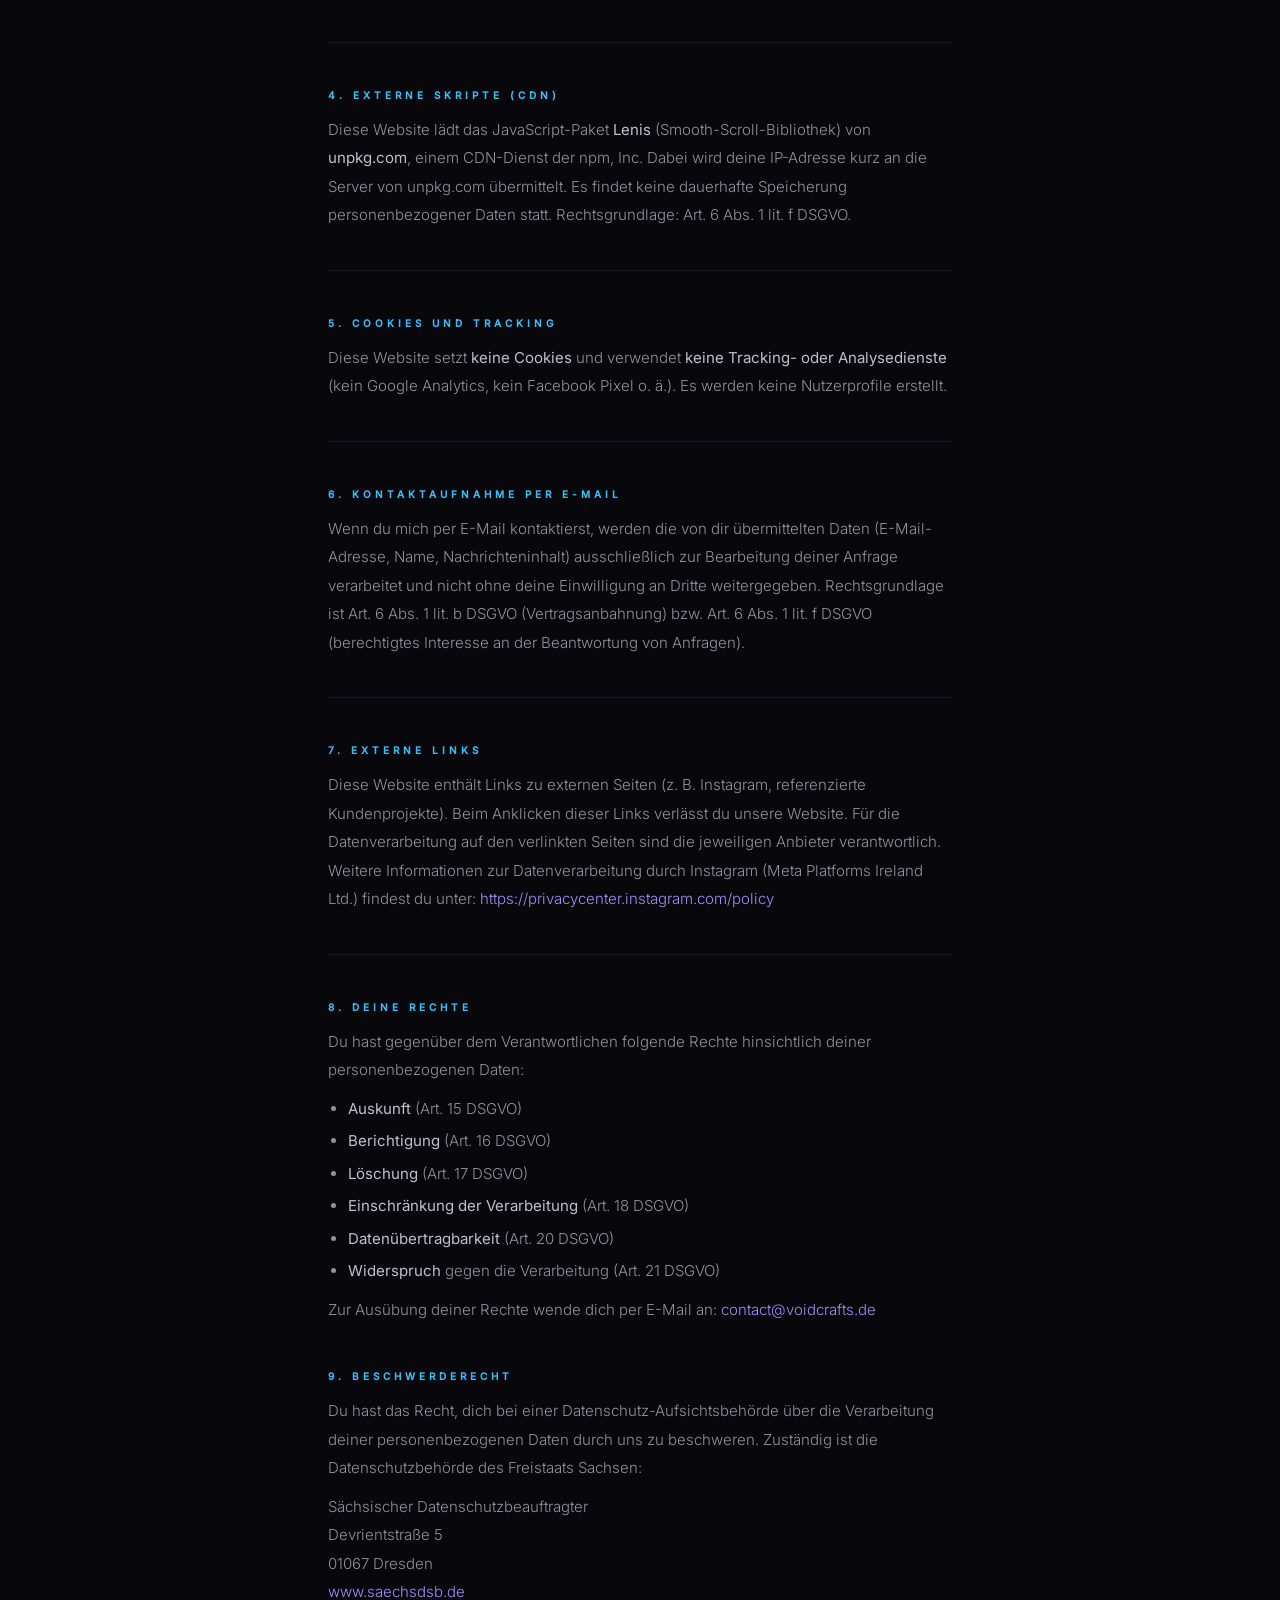
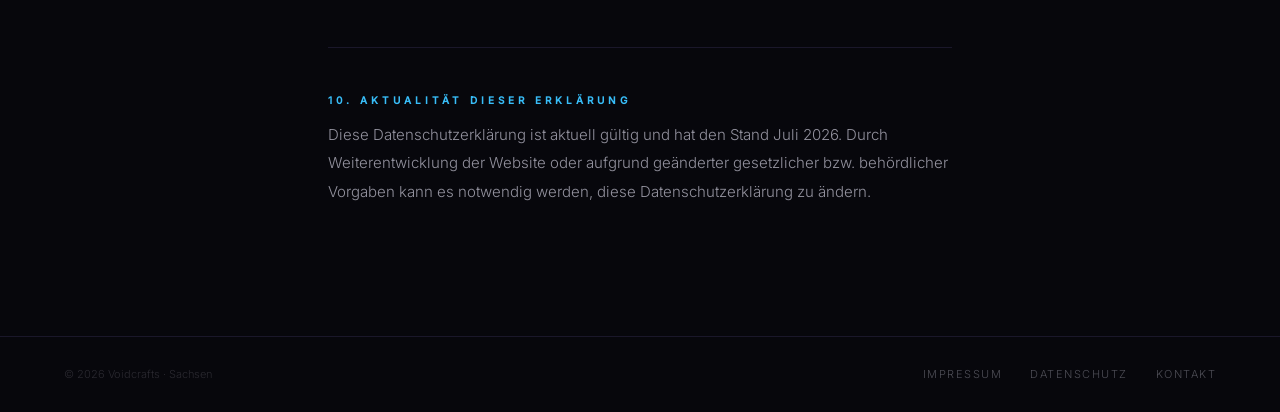
==== commit 972981f9: "Adresse aktualisiert: c/o flexdienst Kaiserslautern" ====
--- a/datenschutz/index.html
+++ b/datenschutz/index.html
@@ -70,8 +70,9 @@
   <p>
     Lukas Staudinger<br>
     Voidcrafts<br>
-    Friedhofstr. 2<br>
-    09243 Niederfrohna<br>
+    c/o flexdienst – #20963<br>
+    Kurt-Schumacher-Straße 76<br>
+    67663 Kaiserslautern<br>
     E-Mail: <a href="mailto:contact@voidcrafts.de">contact@voidcrafts.de</a>
   </p>
 
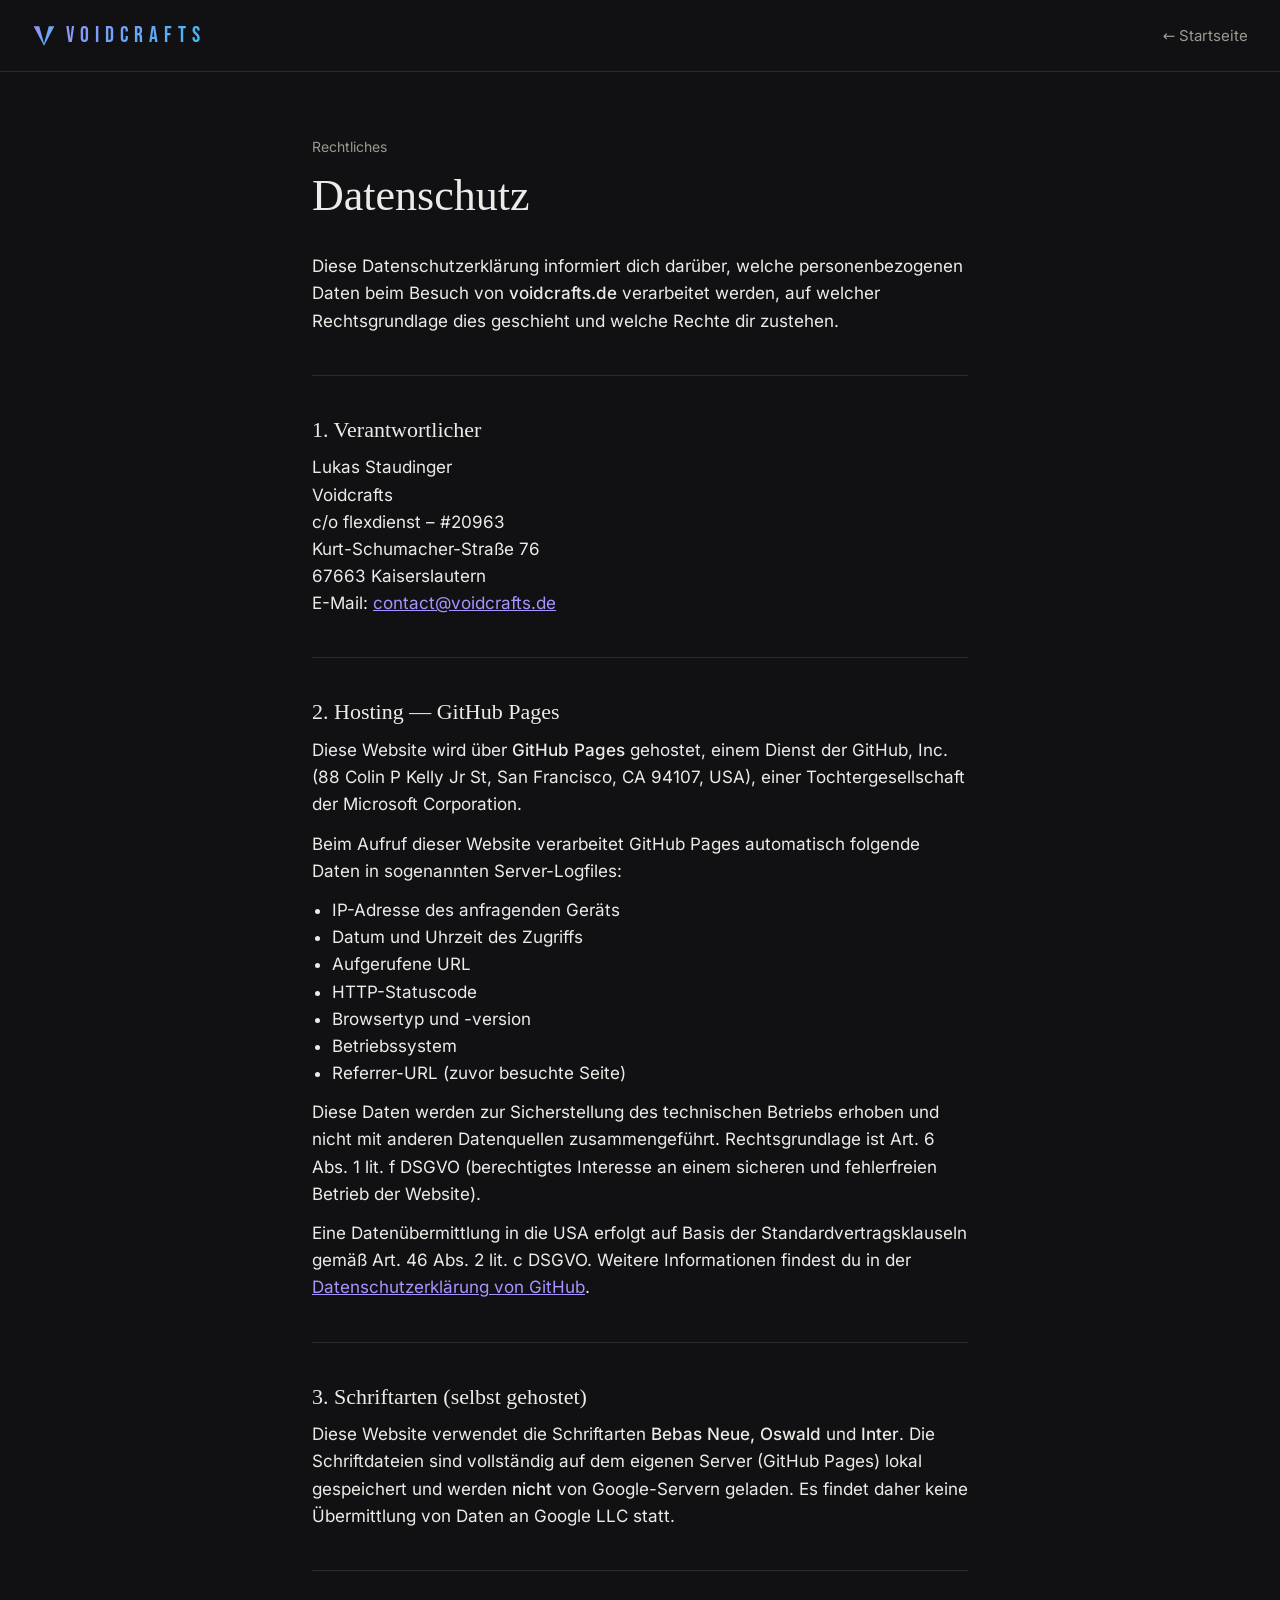
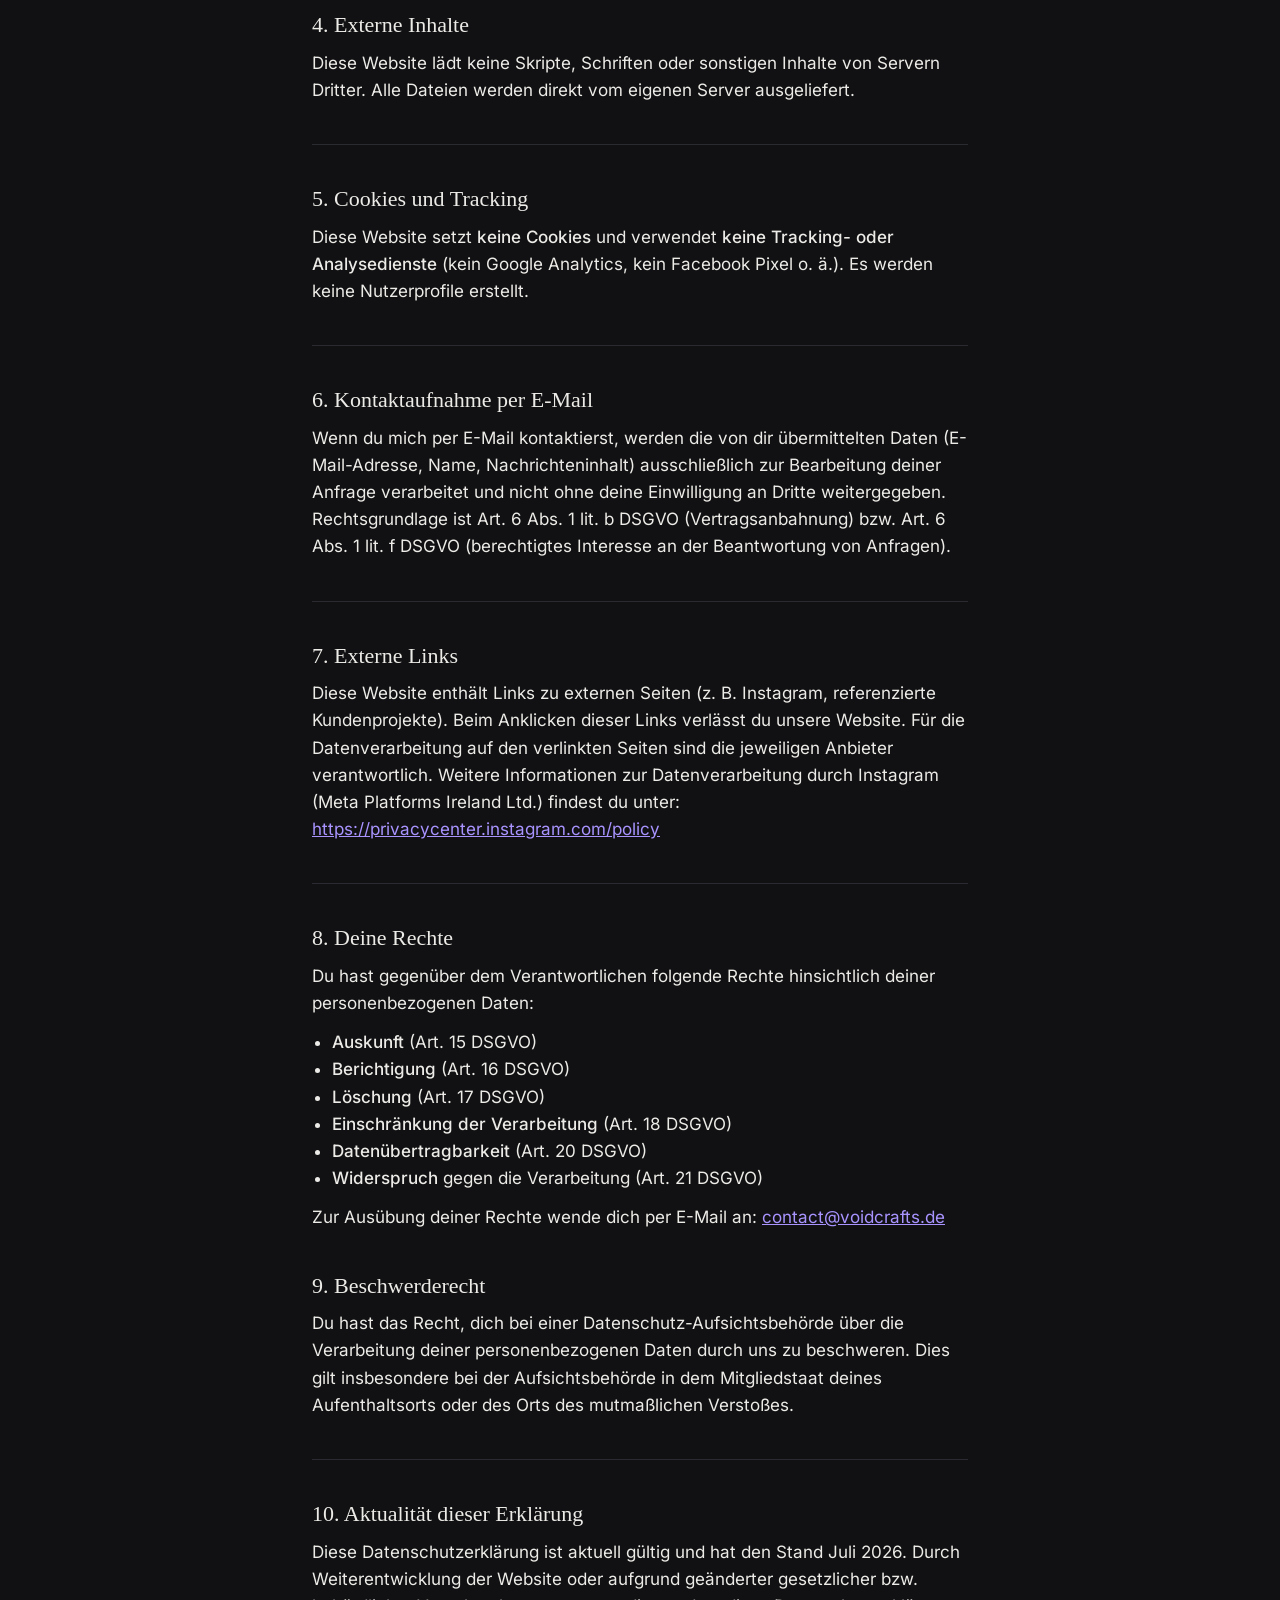
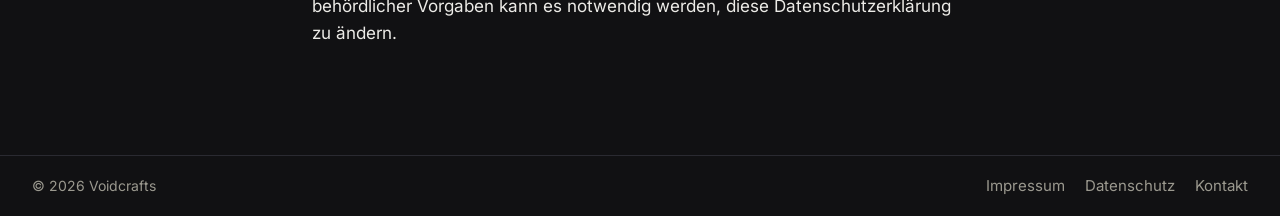
==== commit a7f2e0ae: "Redesign: dunkles, ruhiges Layout, Preisrechner, Sicherheits-Header - Neues Layout in einer Datei (c" ====
--- a/datenschutz/index.html
+++ b/datenschutz/index.html
@@ -2,44 +2,15 @@
 <html lang="de">
 <head>
   <meta charset="UTF-8">
+  <meta http-equiv="Content-Security-Policy" content="default-src 'none'; script-src 'self'; style-src 'self'; img-src 'self'; font-src 'self'; base-uri 'none'; form-action 'none'">
+  <meta name="referrer" content="strict-origin-when-cross-origin">
   <meta name="viewport" content="width=device-width, initial-scale=1.0">
   <title>Datenschutzerklärung — Voidcrafts</title>
   <meta name="robots" content="noindex, follow">
   <link rel="stylesheet" href="/css/fonts.css">
-  <style>
-    *, *::before, *::after { box-sizing: border-box; margin: 0; padding: 0; }
-    body { background: #07070c; color: #f0eeff; font-family: 'Inter', sans-serif; font-weight: 300; line-height: 1.7; }
-    .top-nav { padding: 24px 64px; border-bottom: 1px solid rgba(167,139,250,0.14); display: flex; justify-content: space-between; align-items: center; }
-    .nav-logo { font-family: 'Bebas Neue', sans-serif; font-size: 20px; letter-spacing: 6px; background: linear-gradient(135deg,#a78bfa,#38bdf8); -webkit-background-clip: text; -webkit-text-fill-color: transparent; background-clip: text; text-decoration: none; display: flex; align-items: center; gap: 8px; }
-    .nav-back { color: rgba(167,139,250,0.6); text-decoration: none; font-size: 11px; letter-spacing: 3px; text-transform: uppercase; transition: color 0.2s; }
-    .nav-back:hover { color: #a78bfa; }
-    .wrap { max-width: 720px; margin: 0 auto; padding: 80px 48px 120px; }
-    .page-label { font-size: 10px; letter-spacing: 5px; text-transform: uppercase; color: #a78bfa; margin-bottom: 16px; }
-    h1 { font-family: 'Bebas Neue', sans-serif; font-size: 72px; letter-spacing: 2px; line-height: 0.92; color: #f0eeff; margin-bottom: 48px; }
-    h2 { font-size: 10px; letter-spacing: 4px; text-transform: uppercase; color: #38bdf8; margin: 44px 0 12px; }
-    h3 { font-size: 13px; font-weight: 400; color: rgba(240,238,255,0.85); margin: 24px 0 8px; letter-spacing: 0.5px; }
-    p { color: rgba(240,238,255,0.6); font-size: 15px; line-height: 1.9; margin-bottom: 10px; }
-    ul { color: rgba(240,238,255,0.6); font-size: 15px; line-height: 1.9; padding-left: 20px; margin-bottom: 10px; }
-    li { margin-bottom: 4px; }
-    a { color: #a78bfa; text-decoration: none; }
-    a:hover { text-decoration: underline; }
-    .divider { height: 1px; background: rgba(167,139,250,0.12); margin: 40px 0; }
-    .info-box { border: 1px solid rgba(56,189,248,0.2); border-radius: 4px; padding: 16px 20px; margin: 16px 0; }
-    .info-box p { font-size: 13px; color: rgba(240,238,255,0.5); margin: 0; }
-    footer { border-top: 1px solid rgba(167,139,250,0.12); padding: 28px 64px; display: flex; justify-content: space-between; align-items: center; }
-    .footer-links { display: flex; gap: 28px; }
-    .footer-links a { font-size: 11px; color: rgba(240,238,255,0.3); text-transform: uppercase; letter-spacing: 1.5px; }
-    .footer-links a:hover { color: rgba(240,238,255,0.6); text-decoration: none; }
-    .footer-copy { font-size: 11px; color: rgba(240,238,255,0.15); }
-    @media (max-width: 700px) {
-      .top-nav { padding: 18px 20px; }
-      .wrap { padding: 48px 20px 80px; }
-      h1 { font-size: 52px; }
-      footer { flex-direction: column; gap: 16px; padding: 24px 20px; text-align: center; }
-    }
-  </style>
+  <link rel="stylesheet" href="/css/site.css">
 </head>
-<body>
+<body class="legal">
 
 <nav class="top-nav">
   <a href="/" class="nav-logo">
@@ -59,10 +30,10 @@
 
 <div class="wrap">
 
-  <p class="page-label">// Rechtliches</p>
-  <h1>DATENSCHUTZ</h1>
+  <p class="page-label">Rechtliches</p>
+  <h1>Datenschutz</h1>
 
-  <p>Diese Datenschutzerklärung informiert dich darüber, welche personenbezogenen Daten beim Besuch von <strong style="color:rgba(240,238,255,0.85);font-weight:400;">voidcrafts.de</strong> verarbeitet werden, auf welcher Rechtsgrundlage dies geschieht und welche Rechte dir zustehen.</p>
+  <p>Diese Datenschutzerklärung informiert dich darüber, welche personenbezogenen Daten beim Besuch von <strong>voidcrafts.de</strong> verarbeitet werden, auf welcher Rechtsgrundlage dies geschieht und welche Rechte dir zustehen.</p>
 
   <div class="divider"></div>
 
@@ -79,7 +50,7 @@
   <div class="divider"></div>
 
   <h2>2. Hosting — GitHub Pages</h2>
-  <p>Diese Website wird über <strong style="font-weight:400;color:rgba(240,238,255,0.8);">GitHub Pages</strong> gehostet, einem Dienst der GitHub, Inc. (88 Colin P Kelly Jr St, San Francisco, CA 94107, USA), einer Tochtergesellschaft der Microsoft Corporation.</p>
+  <p>Diese Website wird über <strong>GitHub Pages</strong> gehostet, einem Dienst der GitHub, Inc. (88 Colin P Kelly Jr St, San Francisco, CA 94107, USA), einer Tochtergesellschaft der Microsoft Corporation.</p>
   <p>Beim Aufruf dieser Website verarbeitet GitHub Pages automatisch folgende Daten in sogenannten Server-Logfiles:</p>
   <ul>
     <li>IP-Adresse des anfragenden Geräts</li>
@@ -91,22 +62,22 @@
     <li>Referrer-URL (zuvor besuchte Seite)</li>
   </ul>
   <p>Diese Daten werden zur Sicherstellung des technischen Betriebs erhoben und nicht mit anderen Datenquellen zusammengeführt. Rechtsgrundlage ist Art. 6 Abs. 1 lit. f DSGVO (berechtigtes Interesse an einem sicheren und fehlerfreien Betrieb der Website).</p>
-  <p>Eine Datenübermittlung in die USA erfolgt auf Basis der Standardvertragsklauseln gemäß Art. 46 Abs. 2 lit. c DSGVO. Weitere Informationen findest du in der <a href="https://docs.github.com/de/site-policy/privacy-policies/github-privacy-statement" target="_blank" rel="noopener">Datenschutzerklärung von GitHub</a>.</p>
+  <p>Eine Datenübermittlung in die USA erfolgt auf Basis der Standardvertragsklauseln gemäß Art. 46 Abs. 2 lit. c DSGVO. Weitere Informationen findest du in der <a href="https://docs.github.com/de/site-policy/privacy-policies/github-privacy-statement" target="_blank" rel="noopener noreferrer">Datenschutzerklärung von GitHub</a>.</p>
 
   <div class="divider"></div>
 
   <h2>3. Schriftarten (selbst gehostet)</h2>
-  <p>Diese Website verwendet die Schriftarten <strong style="font-weight:400;color:rgba(240,238,255,0.8);">Bebas Neue, Oswald</strong> und <strong style="font-weight:400;color:rgba(240,238,255,0.8);">Inter</strong>. Die Schriftdateien sind vollständig auf dem eigenen Server (GitHub Pages) lokal gespeichert und werden <strong style="font-weight:400;color:rgba(240,238,255,0.8);">nicht</strong> von Google-Servern geladen. Es findet daher keine Übermittlung von Daten an Google LLC statt.</p>
+  <p>Diese Website verwendet die Schriftarten <strong>Bebas Neue, Oswald</strong> und <strong>Inter</strong>. Die Schriftdateien sind vollständig auf dem eigenen Server (GitHub Pages) lokal gespeichert und werden <strong>nicht</strong> von Google-Servern geladen. Es findet daher keine Übermittlung von Daten an Google LLC statt.</p>
 
   <div class="divider"></div>
 
-  <h2>4. Externe Skripte (CDN)</h2>
-  <p>Diese Website lädt das JavaScript-Paket <strong style="font-weight:400;color:rgba(240,238,255,0.8);">Lenis</strong> (Smooth-Scroll-Bibliothek) von <strong style="font-weight:400;color:rgba(240,238,255,0.8);">unpkg.com</strong>, einem CDN-Dienst der npm, Inc. Dabei wird deine IP-Adresse kurz an die Server von unpkg.com übermittelt. Es findet keine dauerhafte Speicherung personenbezogener Daten statt. Rechtsgrundlage: Art. 6 Abs. 1 lit. f DSGVO.</p>
+  <h2>4. Externe Inhalte</h2>
+  <p>Diese Website lädt keine Skripte, Schriften oder sonstigen Inhalte von Servern Dritter. Alle Dateien werden direkt vom eigenen Server ausgeliefert.</p>
 
   <div class="divider"></div>
 
   <h2>5. Cookies und Tracking</h2>
-  <p>Diese Website setzt <strong style="font-weight:400;color:rgba(240,238,255,0.8);">keine Cookies</strong> und verwendet <strong style="font-weight:400;color:rgba(240,238,255,0.8);">keine Tracking- oder Analysedienste</strong> (kein Google Analytics, kein Facebook Pixel o. ä.). Es werden keine Nutzerprofile erstellt.</p>
+  <p>Diese Website setzt <strong>keine Cookies</strong> und verwendet <strong>keine Tracking- oder Analysedienste</strong> (kein Google Analytics, kein Facebook Pixel o. ä.). Es werden keine Nutzerprofile erstellt.</p>
 
   <div class="divider"></div>
 
@@ -116,30 +87,24 @@
   <div class="divider"></div>
 
   <h2>7. Externe Links</h2>
-  <p>Diese Website enthält Links zu externen Seiten (z. B. Instagram, referenzierte Kundenprojekte). Beim Anklicken dieser Links verlässt du unsere Website. Für die Datenverarbeitung auf den verlinkten Seiten sind die jeweiligen Anbieter verantwortlich. Weitere Informationen zur Datenverarbeitung durch Instagram (Meta Platforms Ireland Ltd.) findest du unter: <a href="https://privacycenter.instagram.com/policy" target="_blank" rel="noopener">https://privacycenter.instagram.com/policy</a></p>
+  <p>Diese Website enthält Links zu externen Seiten (z. B. Instagram, referenzierte Kundenprojekte). Beim Anklicken dieser Links verlässt du unsere Website. Für die Datenverarbeitung auf den verlinkten Seiten sind die jeweiligen Anbieter verantwortlich. Weitere Informationen zur Datenverarbeitung durch Instagram (Meta Platforms Ireland Ltd.) findest du unter: <a href="https://privacycenter.instagram.com/policy" target="_blank" rel="noopener noreferrer">https://privacycenter.instagram.com/policy</a></p>
 
   <div class="divider"></div>
 
   <h2>8. Deine Rechte</h2>
   <p>Du hast gegenüber dem Verantwortlichen folgende Rechte hinsichtlich deiner personenbezogenen Daten:</p>
   <ul>
-    <li><strong style="font-weight:400;color:rgba(240,238,255,0.8);">Auskunft</strong> (Art. 15 DSGVO)</li>
-    <li><strong style="font-weight:400;color:rgba(240,238,255,0.8);">Berichtigung</strong> (Art. 16 DSGVO)</li>
-    <li><strong style="font-weight:400;color:rgba(240,238,255,0.8);">Löschung</strong> (Art. 17 DSGVO)</li>
-    <li><strong style="font-weight:400;color:rgba(240,238,255,0.8);">Einschränkung der Verarbeitung</strong> (Art. 18 DSGVO)</li>
-    <li><strong style="font-weight:400;color:rgba(240,238,255,0.8);">Datenübertragbarkeit</strong> (Art. 20 DSGVO)</li>
-    <li><strong style="font-weight:400;color:rgba(240,238,255,0.8);">Widerspruch</strong> gegen die Verarbeitung (Art. 21 DSGVO)</li>
+    <li><strong>Auskunft</strong> (Art. 15 DSGVO)</li>
+    <li><strong>Berichtigung</strong> (Art. 16 DSGVO)</li>
+    <li><strong>Löschung</strong> (Art. 17 DSGVO)</li>
+    <li><strong>Einschränkung der Verarbeitung</strong> (Art. 18 DSGVO)</li>
+    <li><strong>Datenübertragbarkeit</strong> (Art. 20 DSGVO)</li>
+    <li><strong>Widerspruch</strong> gegen die Verarbeitung (Art. 21 DSGVO)</li>
   </ul>
   <p>Zur Ausübung deiner Rechte wende dich per E-Mail an: <a href="mailto:contact@voidcrafts.de">contact@voidcrafts.de</a></p>
 
   <h2>9. Beschwerderecht</h2>
-  <p>Du hast das Recht, dich bei einer Datenschutz-Aufsichtsbehörde über die Verarbeitung deiner personenbezogenen Daten durch uns zu beschweren. Zuständig ist die Datenschutzbehörde des Freistaats Sachsen:</p>
-  <p>
-    Sächsischer Datenschutzbeauftragter<br>
-    Devrientstraße 5<br>
-    01067 Dresden<br>
-    <a href="https://www.saechsdsb.de" target="_blank" rel="noopener">www.saechsdsb.de</a>
-  </p>
+  <p>Du hast das Recht, dich bei einer Datenschutz-Aufsichtsbehörde über die Verarbeitung deiner personenbezogenen Daten durch uns zu beschweren. Dies gilt insbesondere bei der Aufsichtsbehörde in dem Mitgliedstaat deines Aufenthaltsorts oder des Orts des mutmaßlichen Verstoßes.</p>
 
   <div class="divider"></div>
 
@@ -149,7 +114,7 @@
 </div>
 
 <footer>
-  <span class="footer-copy">© 2026 Voidcrafts · Sachsen</span>
+  <span class="footer-copy">© 2026 Voidcrafts</span>
   <div class="footer-links">
     <a href="/impressum">Impressum</a>
     <a href="/datenschutz">Datenschutz</a>
--- a/css/site.css
+++ b/css/site.css
@@ -0,0 +1,294 @@
+/* Voidcrafts – one stylesheet for the whole page */
+
+:root {
+  color-scheme: dark;
+  --paper: #111113;
+  --paper-2: #1a1a1f;
+  --ink: #ecebe7;
+  --muted: #9b998f;
+  --rule: #2a2a31;
+  --accent: #a993ff;
+  --serif: "Iowan Old Style", "Palatino Linotype", Palatino, "Book Antiqua", Georgia, serif;
+  --sans: "Inter", system-ui, sans-serif;
+}
+
+*, *::before, *::after { box-sizing: border-box; }
+body, h1, h2, h3, p, dl, dd, ul, fieldset { margin: 0; padding: 0; }
+
+html { scroll-behavior: smooth; scroll-padding-top: 80px; }
+
+body {
+  background: var(--paper);
+  color: var(--ink);
+  font: 400 17px/1.6 var(--sans);
+}
+
+img { display: block; max-width: 100%; height: auto; }
+a { color: inherit; }
+ul { list-style: none; }
+
+.wrap {
+  max-width: 1120px;
+  margin: 0 auto;
+  padding: 0 32px;
+}
+
+/* ── Header ── */
+.top {
+  position: sticky;
+  top: 0;
+  z-index: 10;
+  background: rgba(17, 17, 19, 0.82);
+  backdrop-filter: blur(12px);
+  -webkit-backdrop-filter: blur(12px);
+  border-bottom: 1px solid var(--rule);
+}
+
+.top__inner {
+  display: flex;
+  justify-content: space-between;
+  align-items: center;
+  height: 64px;
+}
+
+.logo {
+  display: flex;
+  align-items: center;
+  gap: 10px;
+  text-decoration: none;
+}
+
+.logo__text {
+  font-family: 'Bebas Neue', sans-serif;
+  font-size: 22px;
+  letter-spacing: 6px;
+  background: linear-gradient(135deg, #a78bfa, #38bdf8);
+  -webkit-background-clip: text;
+  background-clip: text;
+  -webkit-text-fill-color: transparent;
+}
+
+.top__nav { display: flex; gap: 28px; font-size: 15px; }
+.top__nav a { text-decoration: none; color: var(--muted); }
+.top__nav a:hover { color: var(--ink); }
+.top__nav .top__mail { color: var(--ink); text-decoration: underline; text-underline-offset: 4px; }
+
+/* ── Intro ── */
+.intro {
+  display: grid;
+  grid-template-columns: 1.4fr 1fr;
+  gap: 64px;
+  padding-top: 96px;
+  padding-bottom: 96px;
+}
+
+.intro h1 {
+  font: 400 clamp(34px, 4.6vw, 56px)/1.12 var(--serif);
+  letter-spacing: -0.5px;
+}
+
+.intro__side { padding-top: 10px; }
+.intro__side > * + * { margin-top: 20px; }
+.intro__side p { color: var(--muted); }
+
+.facts li {
+  padding: 8px 0;
+  border-top: 1px solid var(--rule);
+  font-size: 15px;
+}
+.facts li:last-child { border-bottom: 1px solid var(--rule); }
+
+.link-arrow {
+  color: var(--accent);
+  font-weight: 500;
+  text-decoration: none;
+}
+.link-arrow::after { content: " →"; }
+.link-arrow:hover { text-decoration: underline; text-underline-offset: 4px; }
+
+/* ── Content blocks ── */
+.block {
+  padding-top: 72px;
+  padding-bottom: 72px;
+  border-top: 1px solid var(--rule);
+}
+
+.block__title {
+  font: 400 32px/1.2 var(--serif);
+  margin-bottom: 40px;
+}
+
+.block__lead {
+  max-width: 600px;
+  color: var(--muted);
+  margin: -24px 0 40px;
+}
+
+/* ── Projects ── */
+.project {
+  display: grid;
+  grid-template-columns: 3fr 2fr;
+  gap: 40px;
+  align-items: start;
+}
+.project + .project { margin-top: 56px; }
+
+.project__img {
+  border: 1px solid var(--rule);
+  overflow: hidden;
+  border-radius: 10px;
+  background: var(--paper-2);
+}
+.project__img img { transition: transform .4s ease; }
+.project__img:hover img { transform: scale(1.02); }
+
+.project h3 { font: 400 26px/1.25 var(--serif); }
+.project__meta { color: var(--muted); font-size: 14px; margin: 4px 0 16px; }
+.project__text p:not(.project__meta) { margin-bottom: 16px; }
+
+/* ── Services ── */
+.services { display: grid; grid-template-columns: repeat(3, 1fr); gap: 40px; }
+.services dt { font: 400 22px/1.3 var(--serif); margin-bottom: 8px; }
+.services dd { color: var(--muted); font-size: 16px; }
+
+/* ── Price calculator ── */
+.calc {
+  display: grid;
+  grid-template-columns: 1fr 340px;
+  gap: 48px;
+  align-items: start;
+}
+
+.calc__inputs { display: grid; gap: 28px; }
+
+.calc fieldset { border: 0; display: grid; gap: 10px; min-width: 0; }
+.calc legend { font-weight: 500; margin-bottom: 10px; padding: 0; }
+.calc fieldset[hidden] { display: none; }
+
+.calc label { display: flex; align-items: center; gap: 10px; cursor: pointer; }
+.calc input[type=checkbox],
+.calc input[type=radio] { width: 18px; height: 18px; margin: 0; accent-color: var(--accent); flex-shrink: 0; }
+
+/* project type as segmented buttons */
+.calc__type { grid-auto-flow: column; grid-auto-columns: 1fr; gap: 0 !important; }
+.calc__type legend { grid-column: 1 / -1; }
+.calc__type label {
+  justify-content: center;
+  padding: 12px 8px;
+  border: 1px solid var(--rule);
+  background: var(--paper-2);
+  font-size: 15px;
+}
+.calc__type label + label { border-left: 0; }
+.calc__type label:nth-of-type(1) { border-radius: 8px 0 0 8px; }
+.calc__type label:last-of-type { border-radius: 0 8px 8px 0; }
+.calc__type input { position: absolute; opacity: 0; }
+.calc__type label:has(input:checked) { background: var(--ink); color: var(--paper); border-color: var(--ink); }
+.calc__type label:has(input:focus-visible) { outline: 2px solid var(--accent); outline-offset: 2px; }
+
+.calc__range { flex-direction: column; align-items: stretch !important; }
+.calc__range input { width: 100%; accent-color: var(--accent); }
+.calc__num input { width: 72px; padding: 6px 8px; font: inherit; border: 1px solid var(--rule); border-radius: 6px; background: var(--paper-2); color: var(--ink); }
+
+.calc__result {
+  position: sticky;
+  top: 88px;
+  background: var(--paper-2);
+  border: 1px solid var(--rule);
+  border-radius: 14px;
+  padding: 28px;
+}
+.calc__label { font-size: 14px; color: var(--muted); }
+.calc__total { font: 400 44px/1.1 var(--serif); margin: 4px 0; }
+.calc__monthly { color: var(--muted); }
+.calc__lines { margin: 20px 0; font-size: 14px; }
+.calc__lines li {
+  display: flex;
+  justify-content: space-between;
+  gap: 12px;
+  padding: 6px 0;
+  border-top: 1px solid var(--rule);
+}
+.calc__note { font-size: 13px; color: var(--muted); margin-bottom: 20px; }
+
+.button {
+  display: block;
+  text-align: center;
+  background: var(--ink);
+  color: var(--paper);
+  text-decoration: none;
+  font-weight: 500;
+  padding: 14px 20px;
+  border-radius: 8px;
+  transition: background .2s;
+}
+.button:hover { background: var(--accent); }
+
+/* ── About / Contact ── */
+.about { display: grid; grid-template-columns: 1fr 2fr; gap: 40px; }
+.about .block__title { margin: 0; }
+.about__text { max-width: 640px; }
+.about__text p + p { margin-top: 16px; }
+
+.contact__lead { color: var(--muted); }
+.contact__mail {
+  display: inline-block;
+  margin: 16px 0;
+  font: 400 clamp(26px, 4vw, 40px)/1.2 var(--serif);
+  color: var(--accent);
+  text-underline-offset: 6px;
+  text-decoration-thickness: 1px;
+}
+.contact__alt { font-size: 15px; color: var(--muted); }
+
+/* ── Footer ── */
+.foot { border-top: 1px solid var(--rule); font-size: 14px; color: var(--muted); }
+.foot__inner { display: flex; justify-content: space-between; padding-top: 24px; padding-bottom: 24px; }
+.foot nav { display: flex; gap: 20px; }
+
+/* ── Small screens ── */
+@media (max-width: 860px) {
+  .wrap { padding: 0 16px; }
+  .top__nav a:not(.top__mail) { display: none; }
+  .intro, .project, .calc, .about, .services { grid-template-columns: 1fr; }
+  .intro { gap: 32px; padding-top: 56px; padding-bottom: 56px; }
+  .project { gap: 20px; }
+  .calc__result { position: static; }
+  .block { padding-top: 56px; padding-bottom: 56px; }
+}
+
+/* ── Impressum / Datenschutz ── */
+.legal .top-nav,
+.legal footer {
+  display: flex;
+  justify-content: space-between;
+  align-items: center;
+  padding: 18px 32px;
+  border-bottom: 1px solid var(--rule);
+}
+.legal footer { border: 0; border-top: 1px solid var(--rule); font-size: 14px; color: var(--muted); }
+.legal .nav-logo {
+  display: flex; align-items: center; gap: 10px; text-decoration: none;
+  font-family: 'Bebas Neue', sans-serif; font-size: 22px; letter-spacing: 6px;
+  background: linear-gradient(135deg, #a78bfa, #38bdf8);
+  -webkit-background-clip: text; background-clip: text; -webkit-text-fill-color: transparent;
+}
+.legal .nav-back, .legal .footer-links a { color: var(--muted); text-decoration: none; font-size: 15px; }
+.legal .footer-links { display: flex; gap: 20px; }
+.legal .wrap { max-width: 720px; padding: 64px 32px 96px; }
+.legal .page-label { color: var(--muted); font-size: 14px; }
+.legal h1 { font: 400 44px/1.15 var(--serif); margin: 4px 0 32px; }
+.legal h2 { font: 400 22px/1.3 var(--serif); margin: 40px 0 10px; }
+.legal h3 { font-size: 17px; font-weight: 500; margin: 24px 0 8px; }
+.legal p, .legal address, .legal ul { font-style: normal; margin-bottom: 12px; }
+.legal ul { list-style: disc; padding-left: 20px; }
+.legal strong { font-weight: 500; }
+.legal .wrap a { color: var(--accent); }
+.legal .divider { height: 1px; background: var(--rule); margin: 40px 0; }
+.legal .info-box { border-left: 3px solid var(--rule); padding: 4px 16px; margin: 16px 0; color: var(--muted); font-size: 15px; }
+
+@media (max-width: 700px) {
+  .legal .top-nav, .legal footer { padding: 16px; }
+  .legal footer { flex-direction: column; gap: 12px; }
+  .legal .wrap { padding: 40px 16px 64px; }
+}
